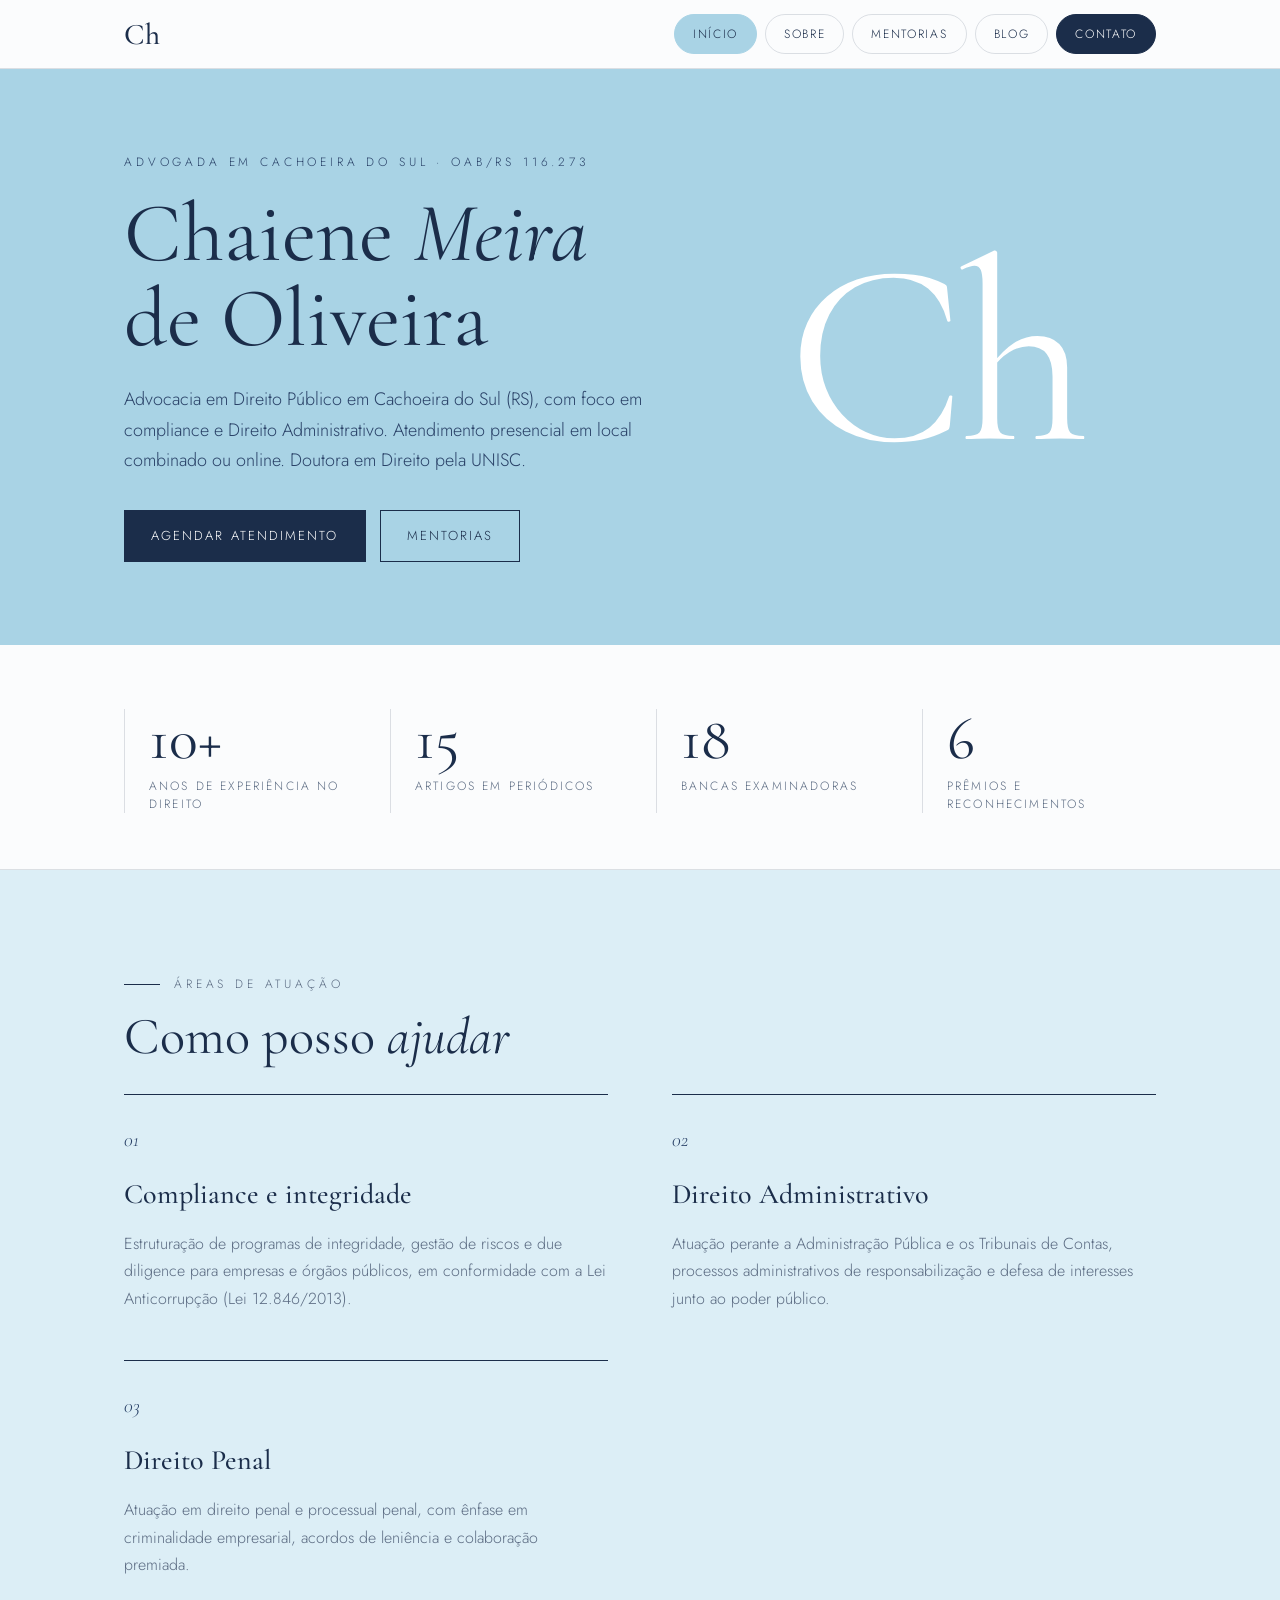
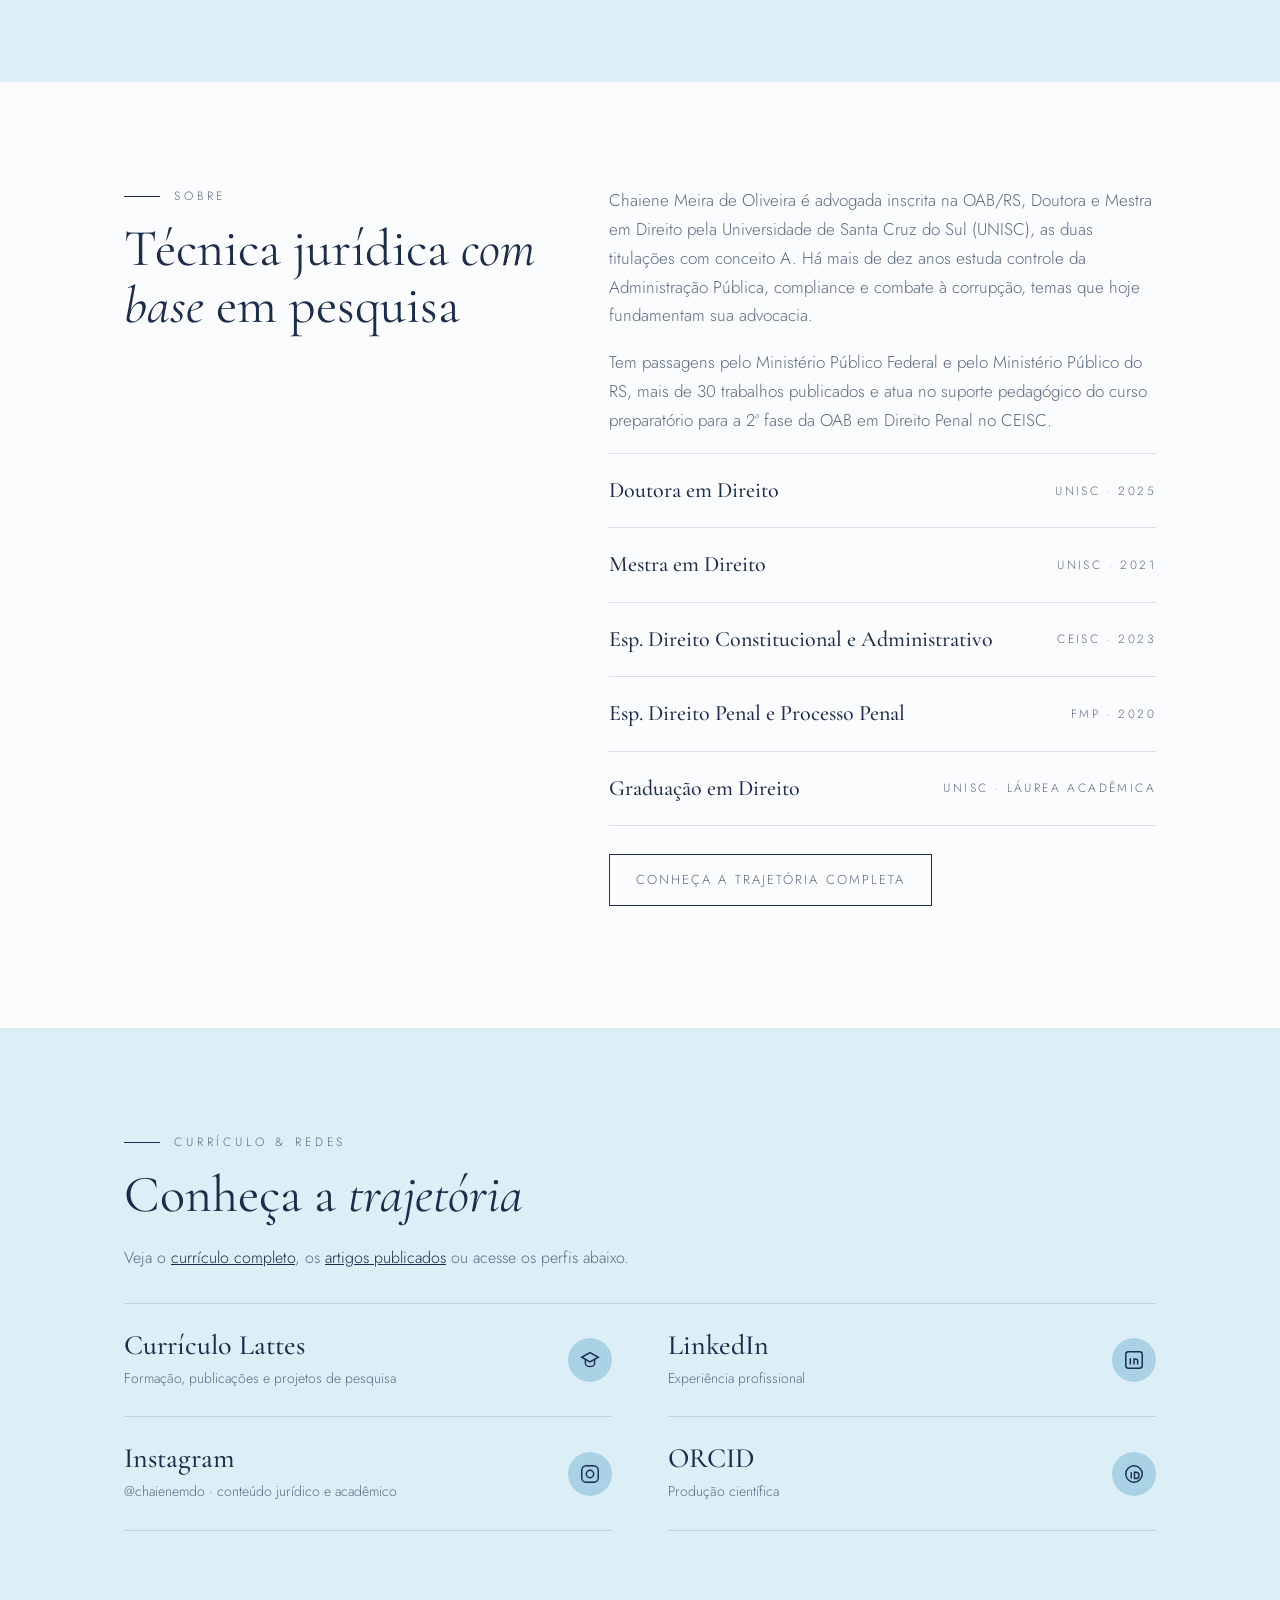
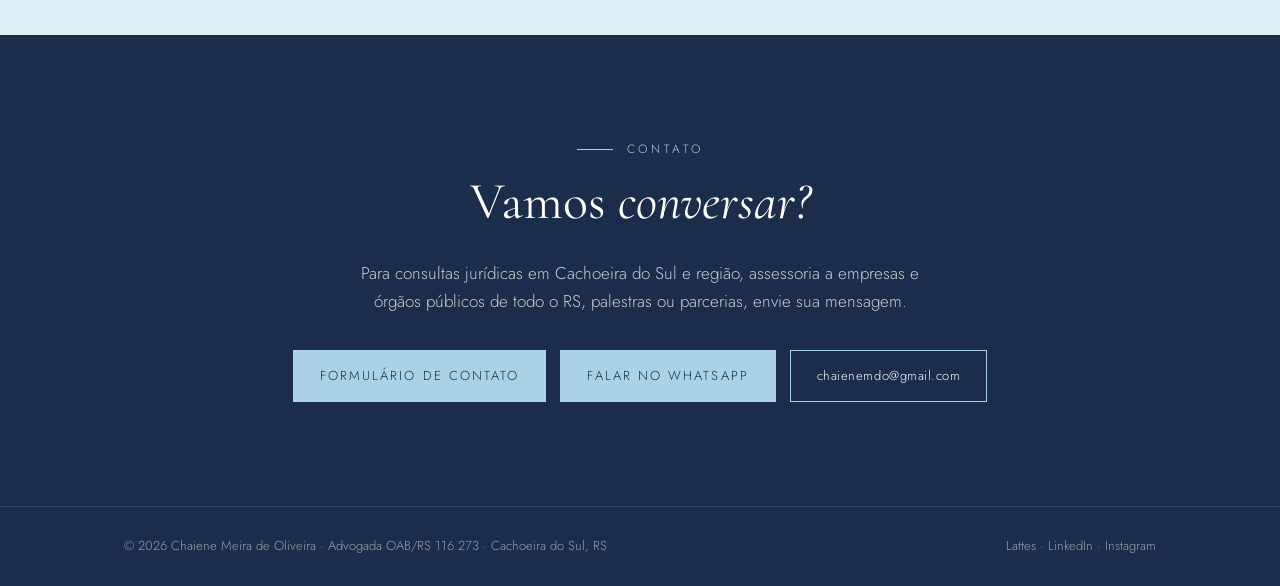
==== index.html @ b0f1a1aa "Remove licitações do site, dos dados estruturados e da imagem de compartilhamento Co-Authored-By: Cl" ====
<!doctype html>
<html lang="pt-BR">
<head>
<meta charset="utf-8">
<meta name="viewport" content="width=device-width, initial-scale=1">
<title>Chaiene Meira de Oliveira | Advogada em Cachoeira do Sul (RS)</title>
<meta name="description" content="Chaiene Meira de Oliveira, advogada em Cachoeira do Sul (RS), OAB/RS 116.273 e Doutora em Direito pela UNISC. Compliance, Direito Administrativo e Penal. Mentoria acadêmica.">
<link rel="canonical" href="https://chaiene.com/">
<meta name="author" content="Chaiene Meira de Oliveira">
<meta name="robots" content="index, follow">
<meta name="theme-color" content="#A9D3E5">
<link rel="icon" href="/favicon.svg" type="image/svg+xml">
<link rel="apple-touch-icon" href="/apple-touch-icon.png">
<meta property="og:type" content="profile">
<meta property="og:locale" content="pt_BR">
<meta property="og:site_name" content="Chaiene Meira de Oliveira">
<meta property="og:title" content="Chaiene Meira de Oliveira | Advogada em Cachoeira do Sul (RS)">
<meta property="og:description" content="Chaiene Meira de Oliveira, advogada em Cachoeira do Sul (RS), OAB/RS 116.273 e Doutora em Direito pela UNISC. Compliance, Direito Administrativo e Penal. Mentoria acadêmica.">
<meta property="og:url" content="https://chaiene.com/">
<meta property="og:image" content="https://chaiene.com/og-image.jpg">
<meta property="og:image:width" content="1200">
<meta property="og:image:height" content="630">
<meta property="og:image:alt" content="Chaiene Meira de Oliveira, advogada e Doutora em Direito">
<meta name="twitter:card" content="summary_large_image">
<script type="application/ld+json">{"@context": "https://schema.org", "@graph": [{"@type": "Person", "@id": "https://chaiene.com/#chaiene", "name": "Chaiene Meira de Oliveira", "url": "https://chaiene.com/", "image": "https://chaiene.com/chaiene.jpg", "jobTitle": "Advogada", "description": "Advogada (OAB/RS 116.273) e Doutora em Direito pela UNISC.", "email": "mailto:chaienemdo@gmail.com", "alumniOf": {"@type": "CollegeOrUniversity", "name": "Universidade de Santa Cruz do Sul (UNISC)"}, "hasCredential": [{"@type": "EducationalOccupationalCredential", "credentialCategory": "degree", "name": "Doutorado em Direito"}, {"@type": "EducationalOccupationalCredential", "credentialCategory": "degree", "name": "Mestrado em Direito"}], "knowsAbout": ["Compliance", "Direito Administrativo", "Lei Anticorrupção", "Controle da Administração Pública", "Direito Penal", "Mentoria acadêmica"], "knowsLanguage": ["pt-BR", "en", "es"], "sameAs": ["http://lattes.cnpq.br/9865143495790215", "https://br.linkedin.com/in/chaiene-meira-de-oliveira-b3057413a", "https://www.instagram.com/chaienemdo/", "https://orcid.org/0000-0001-5439-3442"], "alternateName": ["Chaiene", "Dra. Chaiene", "Chaiene Meira", "Chaiene M. de Oliveira"], "address": {"@type": "PostalAddress", "addressLocality": "Cachoeira do Sul", "addressRegion": "RS", "addressCountry": "BR"}}, {"@type": "LegalService", "@id": "https://chaiene.com/#advocacia", "name": "Chaiene Meira de Oliveira · Advocacia", "url": "https://chaiene.com/", "image": "https://chaiene.com/og-image.jpg", "founder": {"@id": "https://chaiene.com/#chaiene"}, "areaServed": [{"@type": "City", "name": "Cachoeira do Sul"}, {"@type": "State", "name": "Rio Grande do Sul"}], "email": "chaienemdo@gmail.com", "knowsAbout": ["Compliance e integridade", "Direito Administrativo", "Direito Penal"], "description": "Advocacia em Direito Público em Cachoeira do Sul (RS): compliance, Direito Administrativo e Penal.", "address": {"@type": "PostalAddress", "addressLocality": "Cachoeira do Sul", "addressRegion": "RS", "addressCountry": "BR"}, "sameAs": ["https://www.instagram.com/chaienemdo/"]}, {"@type": "WebSite", "@id": "https://chaiene.com/#site", "url": "https://chaiene.com/", "name": "Chaiene Meira de Oliveira", "inLanguage": "pt-BR"}, {"@type": "Service", "@id": "https://chaiene.com/mentorias#mentoria", "name": "Mentoria acadêmica", "serviceType": "Mentoria acadêmica para estudantes de Direito", "url": "https://chaiene.com/mentorias", "provider": {"@id": "https://chaiene.com/#chaiene"}, "areaServed": {"@type": "Country", "name": "Brasil"}}]}</script>
<link rel="preconnect" href="https://fonts.googleapis.com">
<link rel="preconnect" href="https://fonts.gstatic.com" crossorigin>
<link href="https://fonts.googleapis.com/css2?family=Cormorant+Garamond:ital,wght@0,400;0,500;0,600;1,400&family=Jost:wght@300;400;500&display=swap" rel="stylesheet">
<link rel="stylesheet" href="/style.css">
</head>
<body>

<nav>
  <div class="wrap">
    <a href="/" class="mono">Ch</a>
    <ul class="navbtns">
      <li><a href="/" class="nb on">Início</a></li>
      <li><a href="/sobre" class="nb">Sobre</a></li>
      <li><a href="/mentorias" class="nb">Mentorias</a></li>
      <li class="d-only"><a href="/blog/" class="nb">Blog</a></li>
      <li><a href="/#contato" class="nb nbcta">Contato</a></li>
    </ul>
  </div>
</nav>

<header class="hero">
  <div class="wrap">
    <div>
      <div class="eyebrow">Advogada em Cachoeira do Sul · OAB/RS 116.273</div>
      <h1>Chaiene <em>Meira</em><br>de Oliveira</h1>
      <p class="lead">Advocacia em Direito Público em Cachoeira do Sul (RS), com foco em compliance e Direito Administrativo. Atendimento presencial em local combinado ou online. Doutora em Direito pela UNISC.</p>
      <div class="cta">
        <a class="btn solid" href="#contato">Agendar atendimento</a>
        <a class="btn ghost" href="/mentorias">Mentorias</a>
      </div>
    </div>
    <div class="seal" aria-hidden="true">
      <span>Ch</span>
    </div>
  </div>
</header>

<section class="metrics">
  <div class="wrap">
    <div class="stats">
      <div class="stat"><b>10+</b><span>Anos de experiência no Direito</span></div>
      <div class="stat"><b>15</b><span>Artigos em periódicos</span></div>
      <div class="stat"><b>18</b><span>Bancas examinadoras</span></div>
      <div class="stat"><b>6</b><span>Prêmios e reconhecimentos</span></div>
    </div>
  </div>
</section>

<section id="atuacao" class="areas">
  <div class="wrap">
    <div class="label">Áreas de atuação</div>
    <h2>Como posso <em>ajudar</em></h2>
    <div class="grid3">
      <div class="card">
        <div class="num">01</div>
        <h3>Compliance e integridade</h3>
        <p>Estruturação de programas de integridade, gestão de riscos e due diligence para empresas e órgãos públicos, em conformidade com a Lei Anticorrupção (Lei 12.846/2013).</p>
      </div>
      <div class="card">
        <div class="num">02</div>
        <h3>Direito Administrativo</h3>
        <p>Atuação perante a Administração Pública e os Tribunais de Contas, processos administrativos de responsabilização e defesa de interesses junto ao poder público.</p>
      </div>
      <div class="card">
        <div class="num">03</div>
        <h3>Direito Penal</h3>
        <p>Atuação em direito penal e processual penal, com ênfase em criminalidade empresarial, acordos de leniência e colaboração premiada.</p>
      </div>
    </div>
  </div>
</section>

<section id="sobre">
  <div class="wrap about">
    <div>
      <div class="label">Sobre</div>
      <h2>Técnica jurídica <em>com base</em> em pesquisa</h2>
    </div>
    <div>
      <p>Chaiene Meira de Oliveira é advogada inscrita na OAB/RS, Doutora e Mestra em Direito pela Universidade de Santa Cruz do Sul (UNISC), as duas titulações com conceito A. Há mais de dez anos estuda controle da Administração Pública, compliance e combate à corrupção, temas que hoje fundamentam sua advocacia.</p>
      <p>Tem passagens pelo Ministério Público Federal e pelo Ministério Público do RS, mais de 30 trabalhos publicados e atua no suporte pedagógico do curso preparatório para a 2ª fase da OAB em Direito Penal no CEISC.</p>
      <ul class="facts">
        <li><b>Doutora em Direito</b><small>UNISC · 2025</small></li>
        <li><b>Mestra em Direito</b><small>UNISC · 2021</small></li>
        <li><b>Esp. Direito Constitucional e Administrativo</b><small>CEISC · 2023</small></li>
        <li><b>Esp. Direito Penal e Processo Penal</b><small>FMP · 2020</small></li>
        <li><b>Graduação em Direito</b><small>UNISC · Láurea acadêmica</small></li>
      </ul>
      <p style="margin-top:28px"><a class="btn ghost" href="/sobre">Conheça a trajetória completa</a></p>
    </div>
  </div>
</section>

<section id="links" class="areas">
  <div class="wrap">
    <div class="label">Currículo &amp; redes</div>
    <h2>Conheça a <em>trajetória</em></h2>
    <p style="margin:-8px 0 32px;color:var(--muted)">Veja o <a href="/sobre#curriculo" style="color:var(--navy)">currículo completo</a>, os <a href="/blog/resumos-academicos" style="color:var(--navy)">artigos publicados</a> ou acesse os perfis abaixo.</p>
    <div class="links">
      <a class="link" href="http://lattes.cnpq.br/9865143495790215" target="_blank" rel="noopener">
        <div><div class="t">Currículo Lattes</div><div class="d">Formação, publicações e projetos de pesquisa</div></div>
        <div class="ic"><svg viewBox="0 0 24 24"><path d="M3 9l9-5 9 5-9 5-9-5z"/><path d="M7 11.5V16c0 1.5 2.2 3 5 3s5-1.5 5-3v-4.5"/></svg></div>
      </a>
      <a class="link" href="https://br.linkedin.com/in/chaiene-meira-de-oliveira-b3057413a" target="_blank" rel="noopener">
        <div><div class="t">LinkedIn</div><div class="d">Experiência profissional</div></div>
        <div class="ic"><svg viewBox="0 0 24 24"><rect x="3" y="3" width="18" height="18" rx="3"/><path d="M8 10v7M8 7v.01M12 17v-4a2 2 0 014 0v4M12 10v7"/></svg></div>
      </a>
      <a class="link" href="https://www.instagram.com/chaienemdo/" target="_blank" rel="noopener">
        <div><div class="t">Instagram</div><div class="d">@chaienemdo · conteúdo jurídico e acadêmico</div></div>
        <div class="ic"><svg viewBox="0 0 24 24"><rect x="3" y="3" width="18" height="18" rx="5"/><circle cx="12" cy="12" r="4"/><path d="M17.5 6.5v.01"/></svg></div>
      </a>
      <a class="link" href="https://orcid.org/0000-0001-5439-3442" target="_blank" rel="noopener">
        <div><div class="t">ORCID</div><div class="d">Produção científica</div></div>
        <div class="ic"><svg viewBox="0 0 24 24"><circle cx="12" cy="12" r="9"/><path d="M9 10v7M9 7v.01M12.5 10v7h1.5a3.5 3.5 0 000-7h-1.5z"/></svg></div>
      </a>
    </div>
  </div>
</section>

<section id="contato" class="contact">
  <div class="wrap">
    <div class="label">Contato</div>
    <h2>Vamos <em>conversar?</em></h2>
    <p>Para consultas jurídicas em Cachoeira do Sul e região, assessoria a empresas e órgãos públicos de todo o RS, palestras ou parcerias, envie sua mensagem.</p>
    <div class="cta" style="justify-content:center;margin-top:0">
      <a class="btn" href="https://docs.google.com/forms/d/1wduNCY96DFmfArESsR3C0-4SVxEBcSkbupPQQhRrJUU/viewform" target="_blank" rel="noopener">Formulário de contato</a>
      <a class="btn" href="https://wa.me/5551982647557?text=Ol%C3%A1%2C%20Dra.%20Chaiene%21%20Vim%20pelo%20site%20e%20gostaria%20de%20agendar%20um%20atendimento." target="_blank" rel="noopener">Falar no WhatsApp</a>
      <a class="btn out" href="mailto:chaienemdo@gmail.com">chaienemdo@gmail.com</a>
    </div>
  </div>
</section>

<footer>
  <div class="wrap">
    <span>© 2026 Chaiene Meira de Oliveira · Advogada OAB/RS 116.273 · Cachoeira do Sul, RS</span>
    <span>
      <a href="http://lattes.cnpq.br/9865143495790215" target="_blank" rel="noopener">Lattes</a> ·
      <a href="https://br.linkedin.com/in/chaiene-meira-de-oliveira-b3057413a" target="_blank" rel="noopener">LinkedIn</a> ·
      <a href="https://www.instagram.com/chaienemdo/" target="_blank" rel="noopener">Instagram</a>
    </span>
  </div>
</footer>

</body>
</html>
---- style.css ----
:root{
    --sky:#A9D3E5;
    --sky-soft:#DCEEF6;
    --navy:#1B2D4A;
    --navy-2:#2A4268;
    --paper:#FBFCFD;
    --ink:#1B2D4A;
    --muted:#5B6B82;
    --line:rgba(27,45,74,.14);
    --serif:"Cormorant Garamond", Georgia, serif;
    --sans:"Jost", system-ui, sans-serif;
  }
  *{box-sizing:border-box;margin:0;padding:0}
  html{scroll-behavior:smooth}
  body{background:var(--paper);color:var(--ink);font-family:var(--sans);font-weight:300;line-height:1.7;-webkit-font-smoothing:antialiased}
  a{color:inherit}
  .wrap{max-width:1080px;margin:0 auto;padding:0 24px}

  /* NAV */
  nav{position:sticky;top:0;z-index:10;background:rgba(251,252,253,.88);backdrop-filter:blur(10px);border-bottom:1px solid var(--line)}
  nav .wrap{display:flex;align-items:center;justify-content:space-between;height:68px}
  .mono{font-family:var(--serif);font-size:30px;font-weight:500;text-decoration:none;letter-spacing:-.5px}
  nav ul{display:flex;gap:28px;list-style:none}
  nav ul a{text-decoration:none;font-size:13px;letter-spacing:.18em;text-transform:uppercase;color:var(--muted)}
  nav ul a:hover{color:var(--navy)}

  /* HERO */
  .hero{background:var(--sky);position:relative;overflow:hidden}
  .hero .wrap{display:grid;grid-template-columns:1.25fr 1fr;align-items:center;gap:40px;min-height:64vh;padding-top:64px;padding-bottom:64px}
  .eyebrow{font-size:12px;letter-spacing:.32em;text-transform:uppercase;color:var(--navy-2)}
  .hero h1{font-family:var(--serif);font-weight:400;font-size:clamp(44px,7vw,84px);line-height:1.02;margin:18px 0 22px;color:var(--navy)}
  .hero h1 em{font-style:italic;font-weight:400}
  .hero p.lead{font-size:18px;max-width:30em;color:var(--navy-2)}
  .cta{display:flex;flex-wrap:wrap;gap:14px;margin-top:34px}
  .btn{display:inline-flex;align-items:center;gap:10px;padding:14px 26px;border:1px solid var(--navy);text-decoration:none;font-size:13px;letter-spacing:.16em;text-transform:uppercase;transition:.25s}
  .btn.solid{background:var(--navy);color:#fff}
  .btn.solid:hover{background:var(--navy-2)}
  .btn.ghost:hover{background:var(--navy);color:#fff}
  .seal{justify-self:center;display:grid;place-items:center}
  .seal span{font-family:var(--serif);font-size:clamp(140px,22vw,260px);color:#fff;line-height:1;letter-spacing:-6px;font-weight:400}
  .seal svg{position:absolute;inset:0;width:100%;height:100%}
  .seal text{font-family:var(--sans);font-size:9.2px;letter-spacing:.38em;fill:var(--navy-2);text-transform:uppercase}
  /* Para usar a foto: troque <span>Ch</span> por <img src="foto.jpg" alt="Chaiene Meira de Oliveira" style="width:86%;aspect-ratio:1;object-fit:cover;border-radius:50%"> */

  /* SECTIONS */
  section{padding:104px 0}
  .label{font-size:12px;letter-spacing:.32em;text-transform:uppercase;color:var(--muted);display:flex;align-items:center;gap:14px}
  .label::before{content:"";width:36px;height:1px;background:var(--navy)}
  h2{font-family:var(--serif);font-weight:400;font-size:clamp(34px,4.6vw,52px);line-height:1.1;margin:14px 0 28px}
  h2 em{font-style:italic}

  .about{display:grid;grid-template-columns:1fr 1.3fr;gap:64px;align-items:start}
  .about p{font-size:17px;color:var(--muted);margin-bottom:18px}
  .facts{list-style:none;border-top:1px solid var(--line)}
  .facts li{display:flex;justify-content:space-between;gap:20px;padding:18px 0;border-bottom:1px solid var(--line)}
  .facts b{font-family:var(--serif);font-weight:500;font-size:22px}
  .facts small{font-size:12px;letter-spacing:.2em;text-transform:uppercase;color:var(--muted);align-self:center;text-align:right}

  .areas{background:var(--sky-soft)}
  .grid3{display:grid;grid-template-columns:repeat(2,1fr);gap:48px 64px}
  .card{padding:28px 0 0;border-top:1px solid var(--navy)}
  .card .num{font-family:var(--serif);font-style:italic;font-size:20px;color:var(--navy-2)}
  .card h3{font-family:var(--serif);font-weight:500;font-size:28px;margin:14px 0 12px}
  .card p{color:var(--muted);font-size:16px}

  .links{display:grid;grid-template-columns:repeat(2,1fr);column-gap:56px;border-top:1px solid var(--line)}
  .link{display:flex;align-items:center;justify-content:space-between;gap:20px;padding:26px 0;border-bottom:1px solid var(--line);text-decoration:none;transition:.25s}
  .link:hover{border-color:var(--navy)}.link:hover .ic{background:var(--navy)}.link:hover .ic svg{stroke:#fff}
  .link .t{font-family:var(--serif);font-size:28px;font-weight:500;line-height:1.1}
  .link .d{font-size:14px;color:var(--muted);margin-top:6px}
  .link .ic{flex:none;width:44px;height:44px;border-radius:50%;background:var(--sky);display:grid;place-items:center;transition:.25s}
  .link .ic svg{width:22px;height:22px;fill:none;stroke:var(--navy);stroke-width:1.6}

  .contact{background:var(--navy);color:#fff;text-align:center}
  .contact .label{justify-content:center;color:var(--sky)}
  .contact .label::before{background:var(--sky)}
  .contact h2{color:#fff}
  .contact p{color:rgba(255,255,255,.75);max-width:34em;margin:0 auto 34px;font-size:17px}
  .contact .btn{border-color:var(--sky);color:var(--navy);background:var(--sky)}
  .contact .btn:hover{background:#fff;border-color:#fff}
  .contact .btn.out{background:transparent;color:#fff;text-transform:none;letter-spacing:.04em}
  .contact .btn.out:hover{color:var(--navy)}

  footer{background:var(--navy);color:rgba(255,255,255,.55);border-top:1px solid rgba(255,255,255,.12);padding:28px 0;font-size:13px}
  footer .wrap{display:flex;justify-content:space-between;flex-wrap:wrap;gap:12px}
  footer a{text-decoration:none}
  footer a:hover{color:#fff}

  @media (max-width:820px){
    nav ul{display:none}
    .hero .wrap{grid-template-columns:1fr;min-height:auto;text-align:left}
    .seal{display:none}
    .about,.grid3,.links{grid-template-columns:1fr}
    .about{gap:36px}
    section{padding:72px 0}
    .grid3{gap:32px}
  }

  /* SUBPAGES */
  nav ul a.on{color:var(--navy)}
  .page-hero{background:var(--sky);padding:88px 0 72px}
  .page-hero h1{font-family:var(--serif);font-weight:400;font-size:clamp(40px,6vw,68px);line-height:1.05;margin:16px 0 18px;color:var(--navy)}
  .page-hero h1 em{font-style:italic}
  .page-hero p{font-size:18px;max-width:36em;color:var(--navy-2)}
  .tl{list-style:none;border-top:1px solid var(--line)}
  .tl li{display:grid;grid-template-columns:150px 1fr;gap:32px;padding:26px 0;border-bottom:1px solid var(--line)}
  .tl .yr{font-family:var(--serif);font-style:italic;font-size:20px;color:var(--navy-2)}
  .tl h3{font-family:var(--serif);font-weight:500;font-size:24px;line-height:1.25}
  .tl .org{font-size:13px;letter-spacing:.14em;text-transform:uppercase;color:var(--muted);margin:4px 0 8px}
  .tl p{color:var(--muted);font-size:16px}
  .cv-sec{padding:80px 0;border-top:1px solid var(--line)}
  .cv-sec:first-of-type{border-top:0}
  .cv-grid{display:grid;grid-template-columns:260px 1fr;gap:56px}
  .stats{display:grid;grid-template-columns:repeat(4,1fr);gap:32px;margin-top:8px}
  .stat b{display:block;font-family:var(--serif);font-weight:400;font-size:52px;line-height:1;color:var(--navy)}
  .stat span{font-size:12px;letter-spacing:.18em;text-transform:uppercase;color:var(--muted)}
  .pubs{list-style:none}
  .pubs li{padding:18px 0;border-bottom:1px solid var(--line);color:var(--muted);font-size:15.5px}
  .pubs li b{display:block;font-family:var(--serif);font-weight:500;font-size:20px;color:var(--ink);line-height:1.3;margin-bottom:4px}
  .chips{display:flex;flex-wrap:wrap;gap:10px}
  .chips span{border:1px solid var(--line);padding:8px 16px;font-size:14px;color:var(--navy-2);background:#fff}
  .steps{display:grid;grid-template-columns:repeat(4,1fr);gap:40px;counter-reset:st}
  .steps div{border-top:1px solid var(--navy);padding-top:22px}
  .steps div::before{counter-increment:st;content:"0" counter(st);font-family:var(--serif);font-style:italic;font-size:20px;color:var(--navy-2)}
  .steps h3{font-family:var(--serif);font-weight:500;font-size:24px;margin:10px 0 8px}
  .steps p{color:var(--muted);font-size:15.5px}
  .who{display:grid;grid-template-columns:1fr 1fr;gap:12px 48px;list-style:none}
  .who li{padding:14px 0 14px 28px;border-bottom:1px solid var(--line);position:relative;color:var(--ink)}
  .who li::before{content:"";position:absolute;left:0;top:26px;width:14px;height:1px;background:var(--navy)}
  @media (max-width:820px){
    .tl li,.cv-grid{grid-template-columns:1fr;gap:6px}
    .cv-grid{gap:20px}
    .stats{grid-template-columns:repeat(2,1fr)}
    .steps,.who{grid-template-columns:1fr}
    .steps{gap:28px}
    .page-hero{padding:64px 0 48px}
  }
  

  /* NAV BUTTONS */
  nav ul.navbtns{display:flex;gap:8px;list-style:none;align-items:center}
  nav ul.navbtns a.nb{display:inline-block;padding:9px 18px;border:1px solid var(--line);border-radius:999px;font-size:12px;letter-spacing:.14em;text-transform:uppercase;color:var(--navy);text-decoration:none;white-space:nowrap;transition:.2s;background:transparent}
  nav ul.navbtns a.nb:hover{border-color:var(--navy);background:var(--sky-soft)}
  nav ul.navbtns a.nb.on{background:var(--sky);border-color:var(--sky)}
  nav ul.navbtns a.nb.nbcta{background:var(--navy);border-color:var(--navy);color:#fff}
  nav ul.navbtns a.nb.nbcta:hover{background:var(--navy-2)}
  @media (max-width:820px){
    nav .wrap{height:auto;flex-direction:column;align-items:stretch;gap:10px;padding-top:12px;padding-bottom:12px}
    nav ul.navbtns{display:flex;flex-wrap:wrap;gap:6px}
    nav ul.navbtns a.nb{padding:7px 10px;font-size:10.5px;letter-spacing:.06em}
    .mono{font-size:26px}
  }

  .metrics{padding:56px 0;border-bottom:1px solid var(--line)}
  .metrics .stat{border-left:1px solid var(--line);padding-left:24px}
  .metrics .stat b{font-size:clamp(44px,5vw,60px);margin-bottom:8px}
  @media (max-width:820px){.metrics{padding:40px 0}.metrics .stats{row-gap:28px}.metrics .stat{padding-left:16px}}
  .metrics .stat span{display:block;line-height:1.5}
  @media (max-width:820px){
    .cta{flex-direction:column;gap:10px;margin-top:28px}
    .cta .btn{width:100%;justify-content:center;padding:15px 20px;font-size:12px;letter-spacing:.12em}
    .contact .cta{align-items:stretch}
  }
  @media (max-width:820px){
    nav ul.navbtns{flex-wrap:nowrap}
    nav ul.navbtns li{flex:1 1 auto}
    nav ul.navbtns a.nb{display:block;text-align:center}
  }
  /* mobile: logo e botões na mesma linha */
  @media (max-width:820px){
    nav .wrap{flex-direction:row;align-items:center;justify-content:space-between;height:60px;padding-top:0;padding-bottom:0;gap:12px}
    nav ul.navbtns{gap:6px;flex-wrap:nowrap}
    nav ul.navbtns li{flex:0 0 auto}
    nav ul.navbtns li:first-child{display:none}
    nav ul.navbtns a.nb{padding:7px 11px;font-size:10.5px;letter-spacing:.06em}
    .mono{font-size:24px}
  }
  @media (max-width:340px){ nav ul.navbtns a.nb{padding:6px 8px;font-size:9.5px;letter-spacing:.03em} }
  @media (max-width:820px){ .stats>*{min-width:0} .stat span{letter-spacing:.1em;overflow-wrap:anywhere} .stats{column-gap:20px} }

  /* PUBLICAÇÕES */
  .pubs-list{border-top:1px solid var(--line)}
  .pub{display:grid;grid-template-columns:110px 1fr;gap:32px;padding:30px 0;border-bottom:1px solid var(--line)}
  .pub .yr{font-family:var(--serif);font-style:italic;font-size:22px;color:var(--navy-2)}
  .pub h3{font-family:var(--serif);font-weight:500;font-size:23px;line-height:1.3}
  .pub .org{font-size:12.5px;letter-spacing:.1em;text-transform:uppercase;color:var(--muted);margin:8px 0 12px;line-height:1.6}
  .pub p{color:var(--muted);font-size:16px;margin-bottom:16px;max-width:52em}
  .btn.sm{padding:9px 16px;font-size:11px;letter-spacing:.12em}
  @media (max-width:820px){.pub{grid-template-columns:1fr;gap:4px}.pub .btn.sm{width:auto}}
  @media (max-width:820px){ nav ul.navbtns li.d-only{display:none} }

/* FAQ */
.faq{max-width:52em}
.faq details{border-bottom:1px solid var(--line);padding:18px 0}
.faq summary{cursor:pointer;font-weight:500;color:var(--ink);list-style:none;position:relative;padding-right:28px}
.faq summary::-webkit-details-marker{display:none}
.faq summary::after{content:"+";position:absolute;right:0;top:-2px;font-size:20px;color:var(--navy)}
.faq details[open] summary::after{content:"–"}
.faq details p{margin-top:12px;color:var(--muted)}
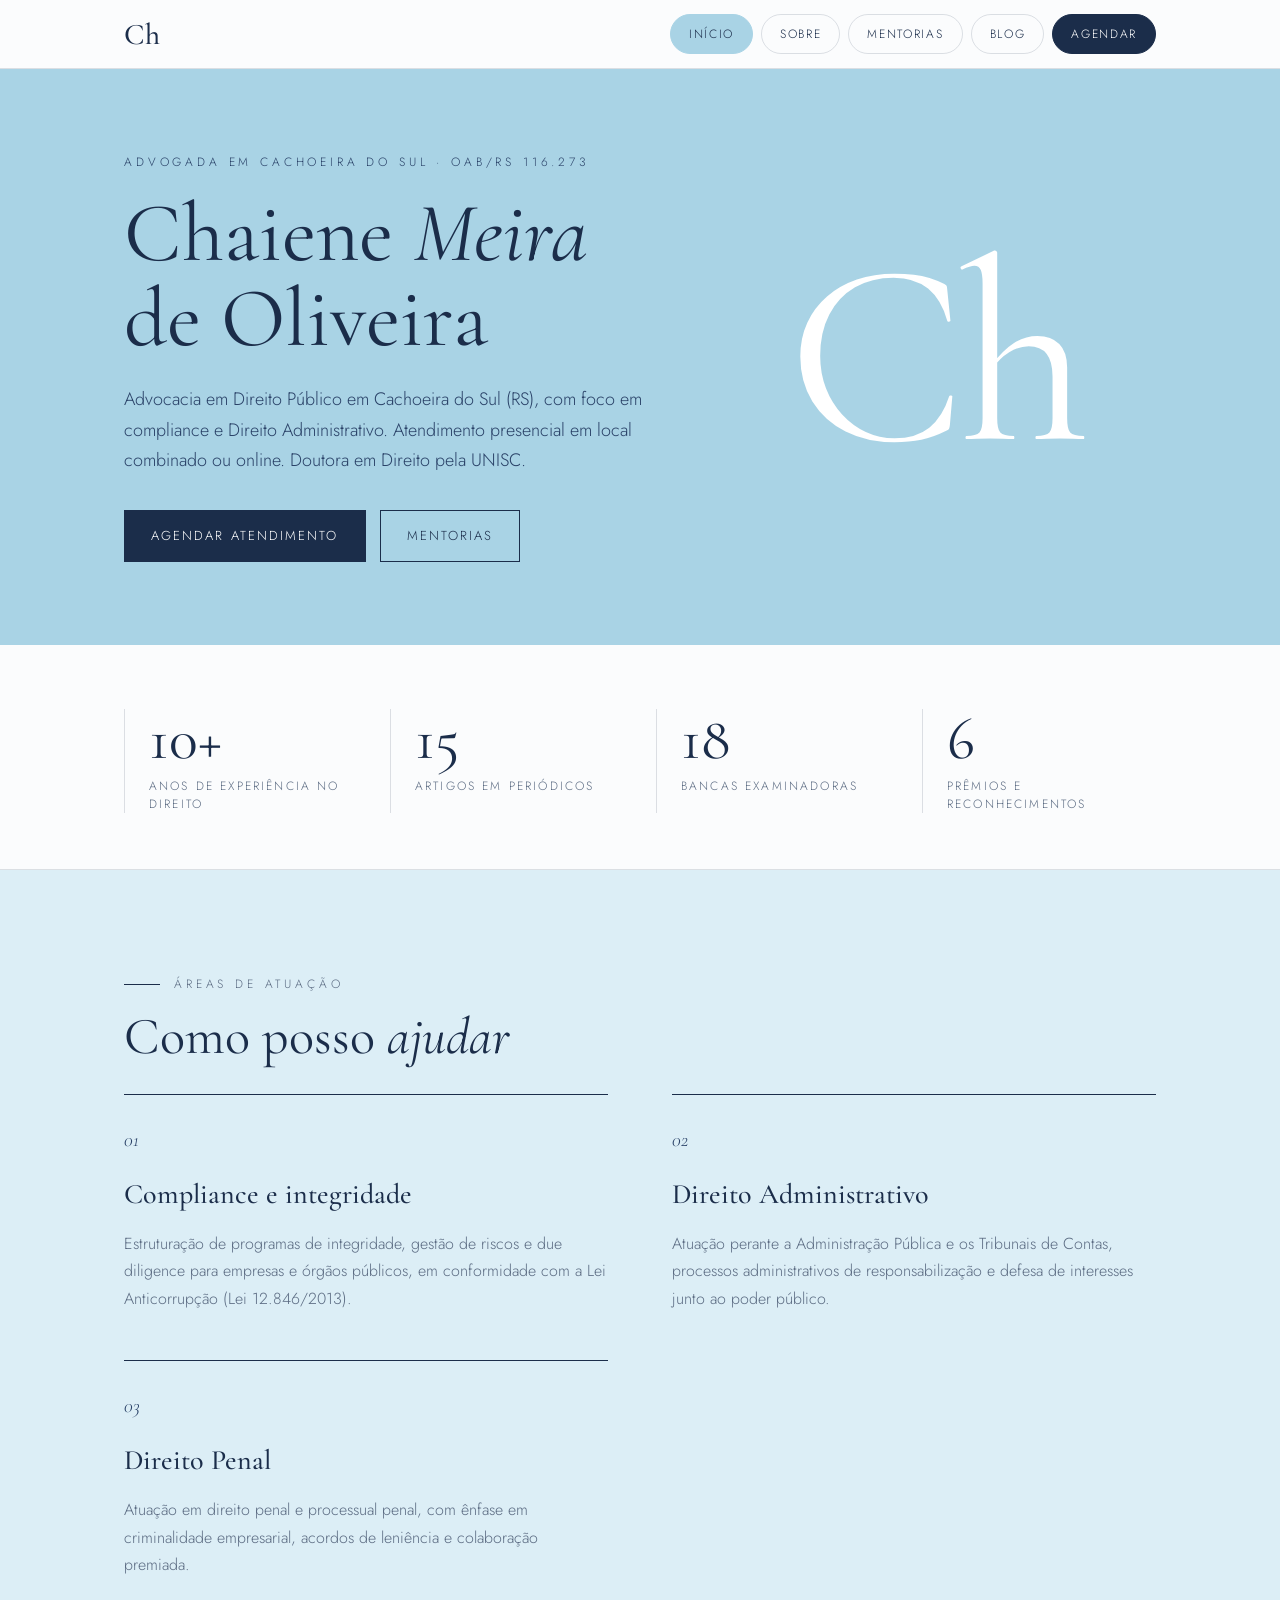
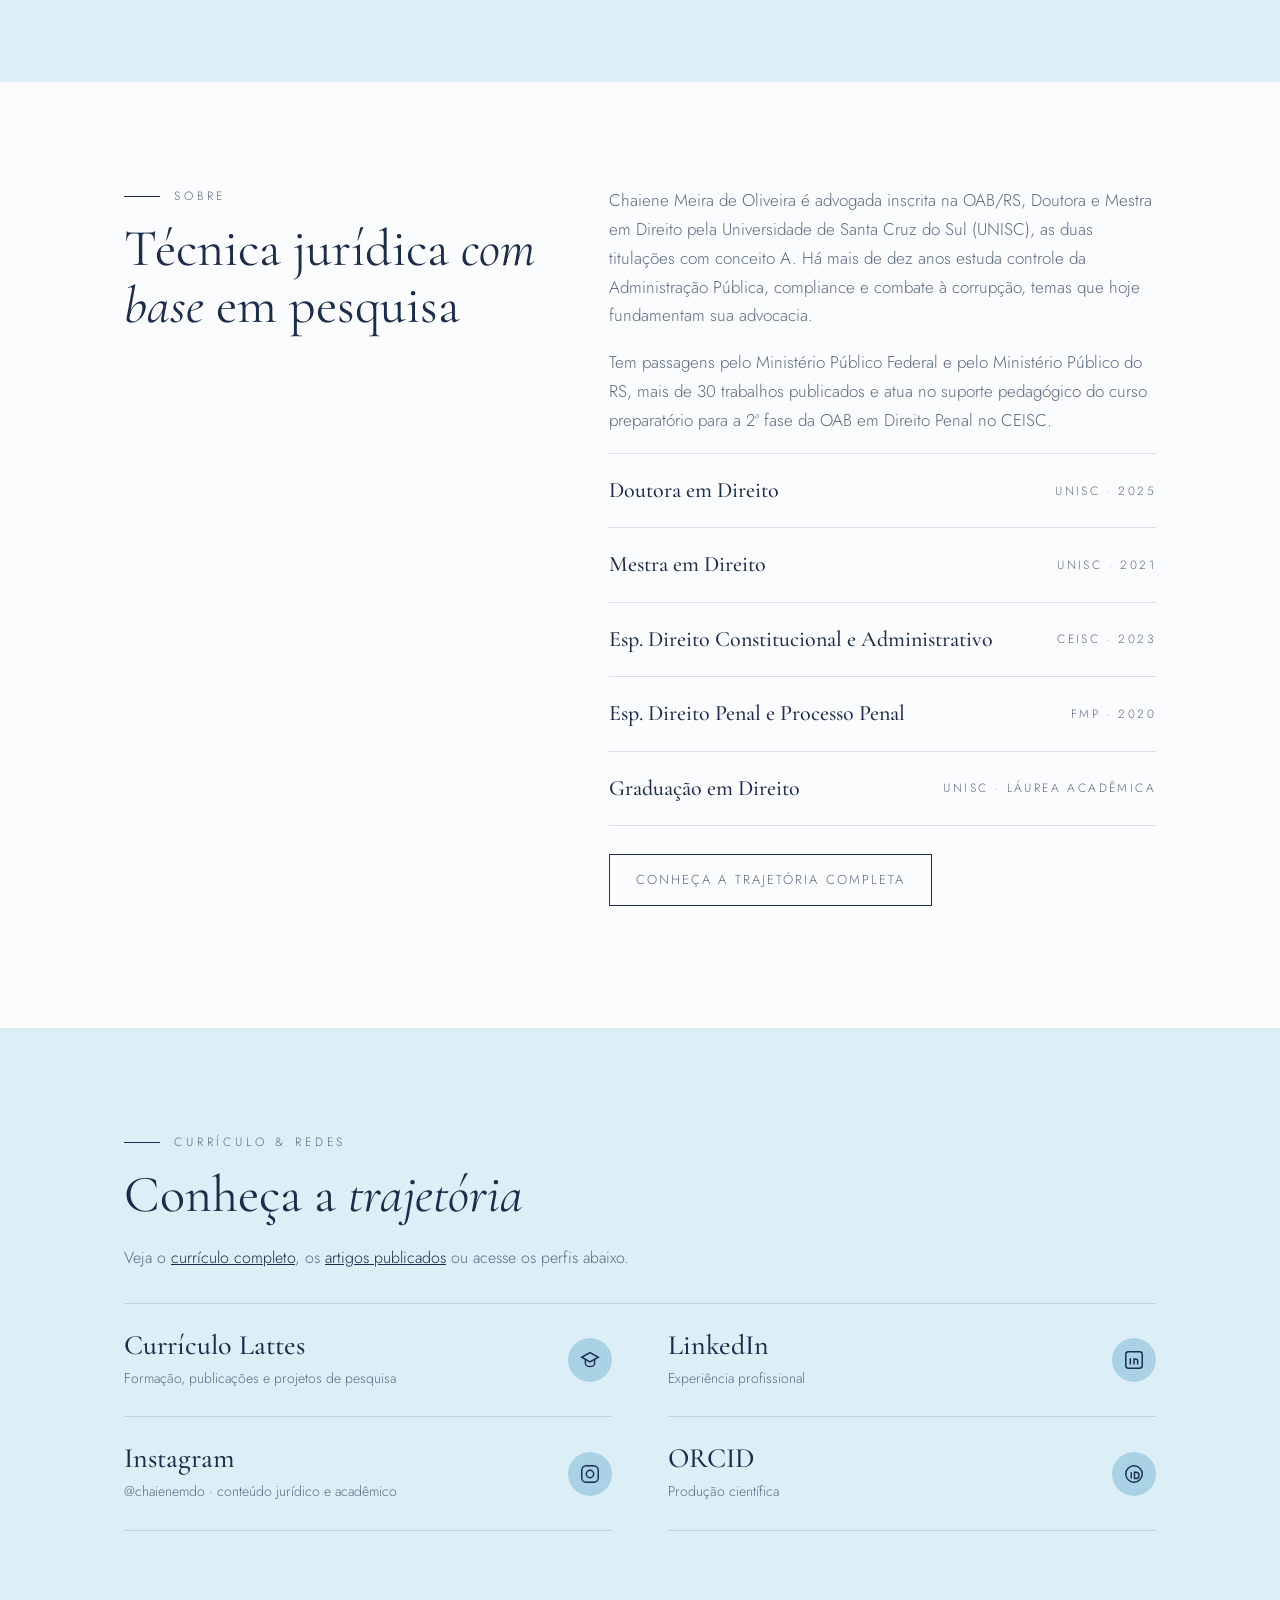
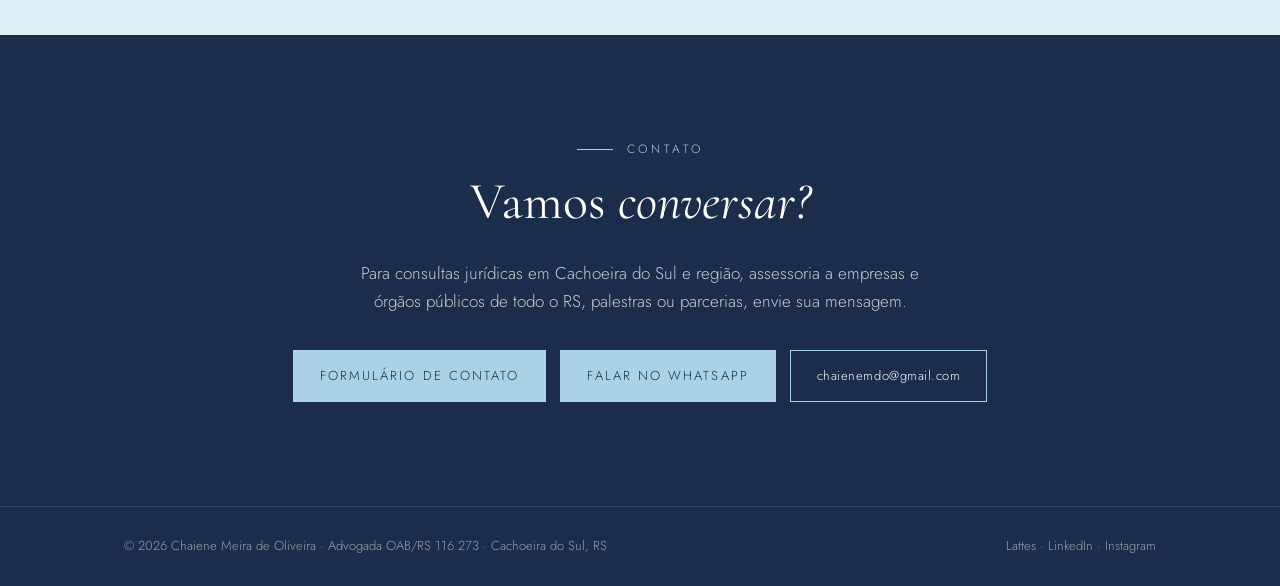
==== commit b4f34761: "Página de agendamento com mensagem pronta para o WhatsApp Co-Authored-By: Claude Opus 5.5 <noreply@a" ====
--- a/index.html
+++ b/index.html
@@ -38,7 +38,7 @@
       <li><a href="/sobre" class="nb">Sobre</a></li>
       <li><a href="/mentorias" class="nb">Mentorias</a></li>
       <li class="d-only"><a href="/blog/" class="nb">Blog</a></li>
-      <li><a href="/#contato" class="nb nbcta">Contato</a></li>
+      <li><a href="/agendamento" class="nb nbcta">Agendar</a></li>
     </ul>
   </div>
 </nav>
@@ -50,7 +50,7 @@
       <h1>Chaiene <em>Meira</em><br>de Oliveira</h1>
       <p class="lead">Advocacia em Direito Público em Cachoeira do Sul (RS), com foco em compliance e Direito Administrativo. Atendimento presencial em local combinado ou online. Doutora em Direito pela UNISC.</p>
       <div class="cta">
-        <a class="btn solid" href="#contato">Agendar atendimento</a>
+        <a class="btn solid" href="/agendamento">Agendar atendimento</a>
         <a class="btn ghost" href="/mentorias">Mentorias</a>
       </div>
     </div>
--- a/style.css
+++ b/style.css
@@ -197,3 +197,17 @@
 .faq summary::after{content:"+";position:absolute;right:0;top:-2px;font-size:20px;color:var(--navy)}
 .faq details[open] summary::after{content:"–"}
 .faq details p{margin-top:12px;color:var(--muted)}
+
+/* Agendamento */
+.agenda{max-width:40em;display:grid;gap:22px}
+.agenda label{display:grid;gap:8px;font-size:15px;color:var(--ink);font-weight:500}
+.agenda small{font-weight:300;color:var(--muted)}
+.agenda input:not([type=radio]):not([type=checkbox]),.agenda textarea{font:inherit;font-weight:300;padding:12px 14px;border:1px solid var(--line);background:#fff;color:var(--ink);width:100%}
+.agenda input:focus,.agenda textarea:focus{outline:2px solid var(--navy);outline-offset:1px}
+.agenda fieldset{border:0;display:flex;flex-wrap:wrap;gap:10px 22px}
+.agenda legend{font-size:15px;font-weight:500;margin-bottom:10px;width:100%}
+.agenda .op{display:flex;align-items:center;gap:8px;font-weight:300;cursor:pointer}
+.agenda .op input{accent-color:var(--navy);width:16px;height:16px}
+.agenda button.btn{cursor:pointer;font:inherit;font-size:13px;letter-spacing:.16em;text-transform:uppercase}
+.agenda .err{color:#9b1c1c;font-size:14px}
+.agenda .note{color:var(--muted);font-size:14px}
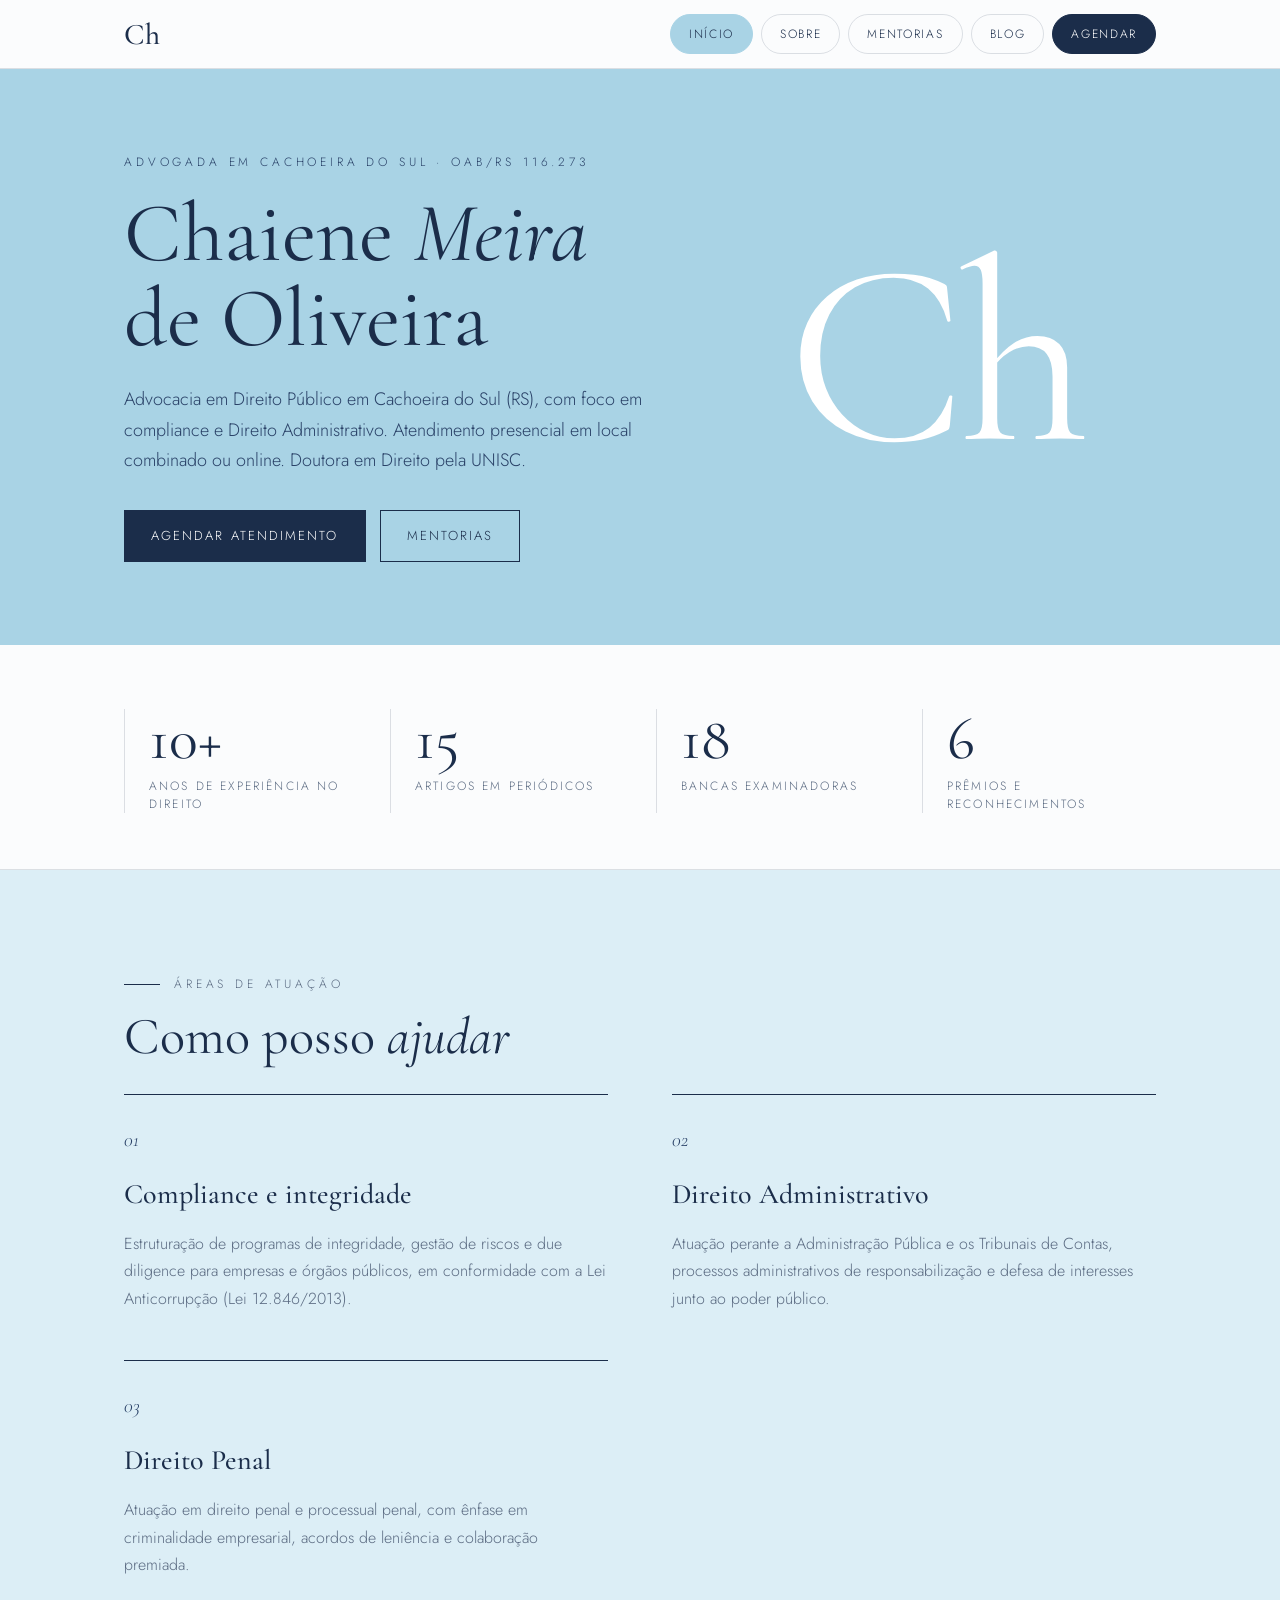
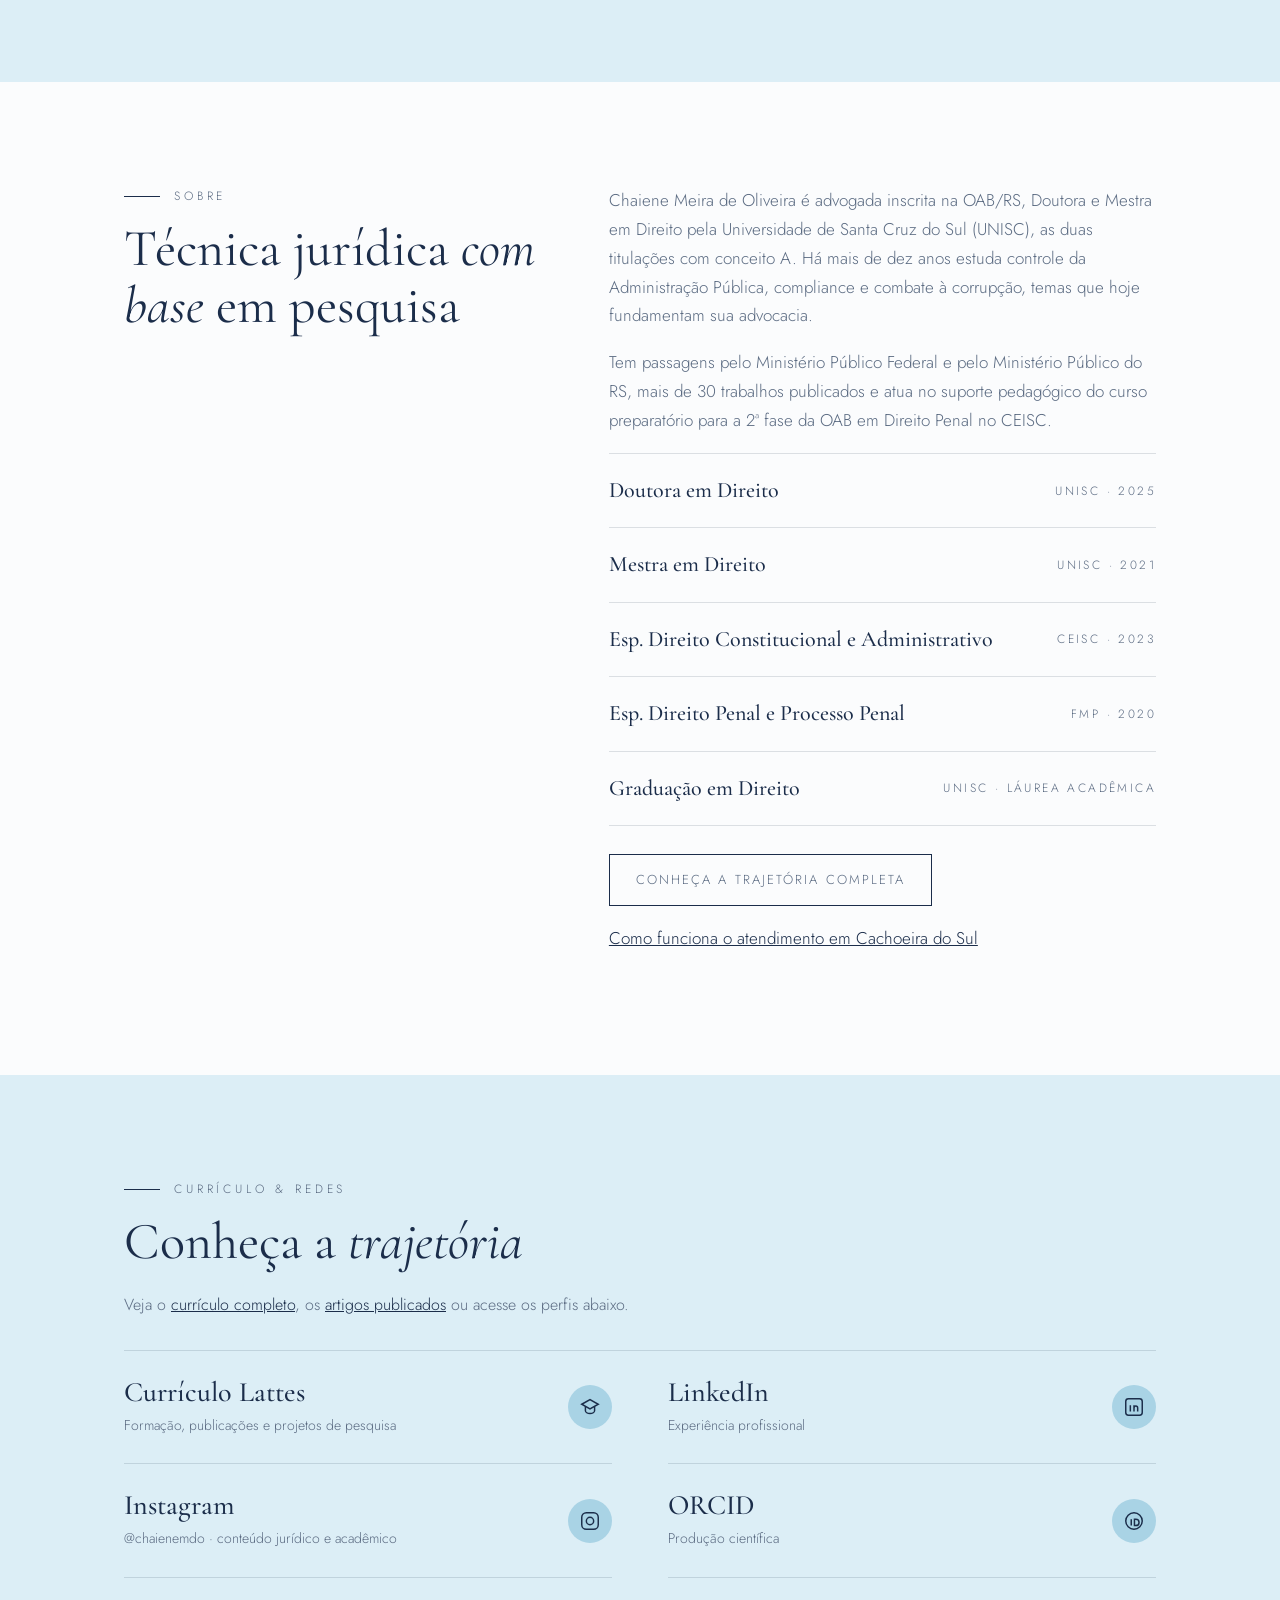
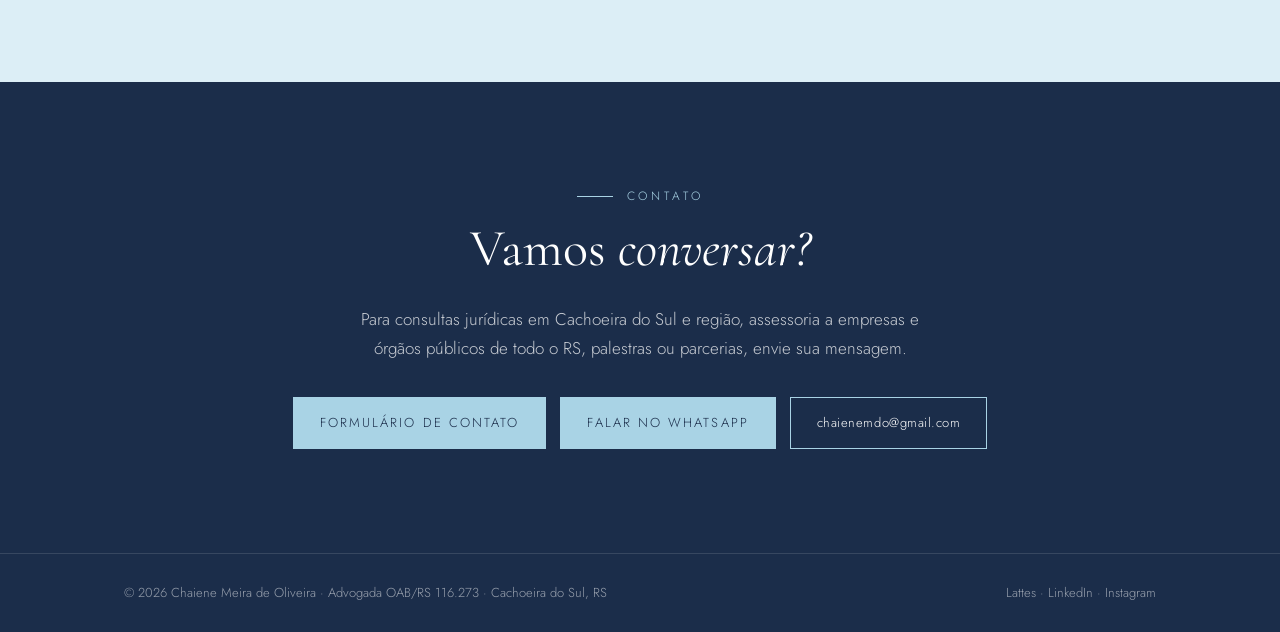
==== commit eb08b2be: "Blog: posts sobre advocacia em Cachoeira do Sul e mentoria para acadêmicos de Direito Co-Authored-By" ====
--- a/index.html
+++ b/index.html
@@ -112,6 +112,7 @@
         <li><b>Graduação em Direito</b><small>UNISC · Láurea acadêmica</small></li>
       </ul>
       <p style="margin-top:28px"><a class="btn ghost" href="/sobre">Conheça a trajetória completa</a></p>
+      <p style="margin-top:18px"><a href="/blog/advogada-em-cachoeira-do-sul" style="color:var(--navy)">Como funciona o atendimento em Cachoeira do Sul</a></p>
     </div>
   </div>
 </section>
--- a/style.css
+++ b/style.css
@@ -211,3 +211,18 @@
 .agenda button.btn{cursor:pointer;font:inherit;font-size:13px;letter-spacing:.16em;text-transform:uppercase}
 .agenda .err{color:#9b1c1c;font-size:14px}
 .agenda .note{color:var(--muted);font-size:14px}
+
+/* Posts do blog */
+.page-hero .byline{font-size:14px;margin-top:18px;color:var(--navy-2)}
+.page-hero .byline a{color:var(--navy)}
+.post{padding:72px 0}
+.post .wrap{max-width:760px}
+.post h2{font-family:var(--serif);font-weight:500;font-size:32px;line-height:1.2;margin:44px 0 14px;color:var(--ink)}
+.post p,.post li{font-size:17.5px;line-height:1.75;color:#33425a}
+.post p{margin-bottom:16px}
+.post ul,.post ol{margin:0 0 18px 22px}
+.post li{margin-bottom:8px}
+.post b{color:var(--ink);font-weight:500}
+.post a{color:var(--navy)}
+.post .back{margin-top:40px;font-size:15px}
+.post h3{font-family:var(--serif);font-weight:500;font-size:23px;margin:24px 0 8px;color:var(--ink)}
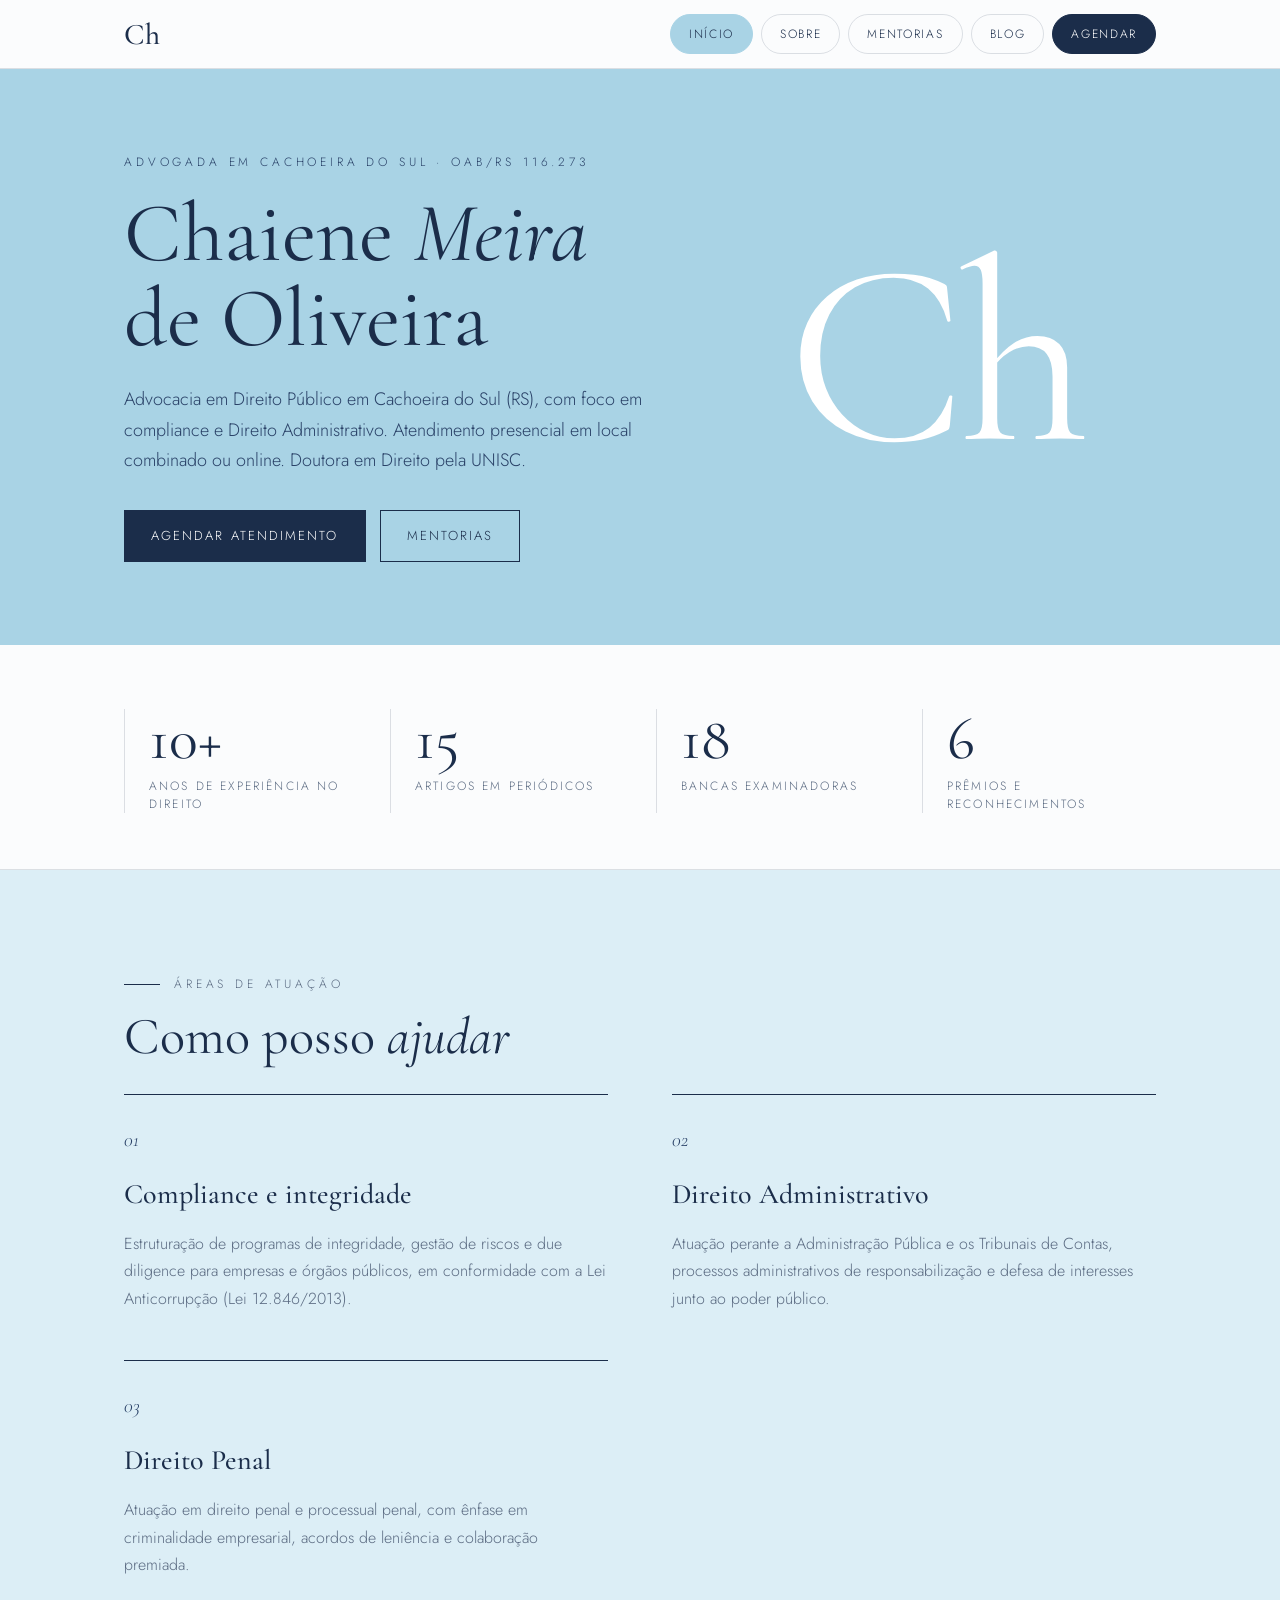
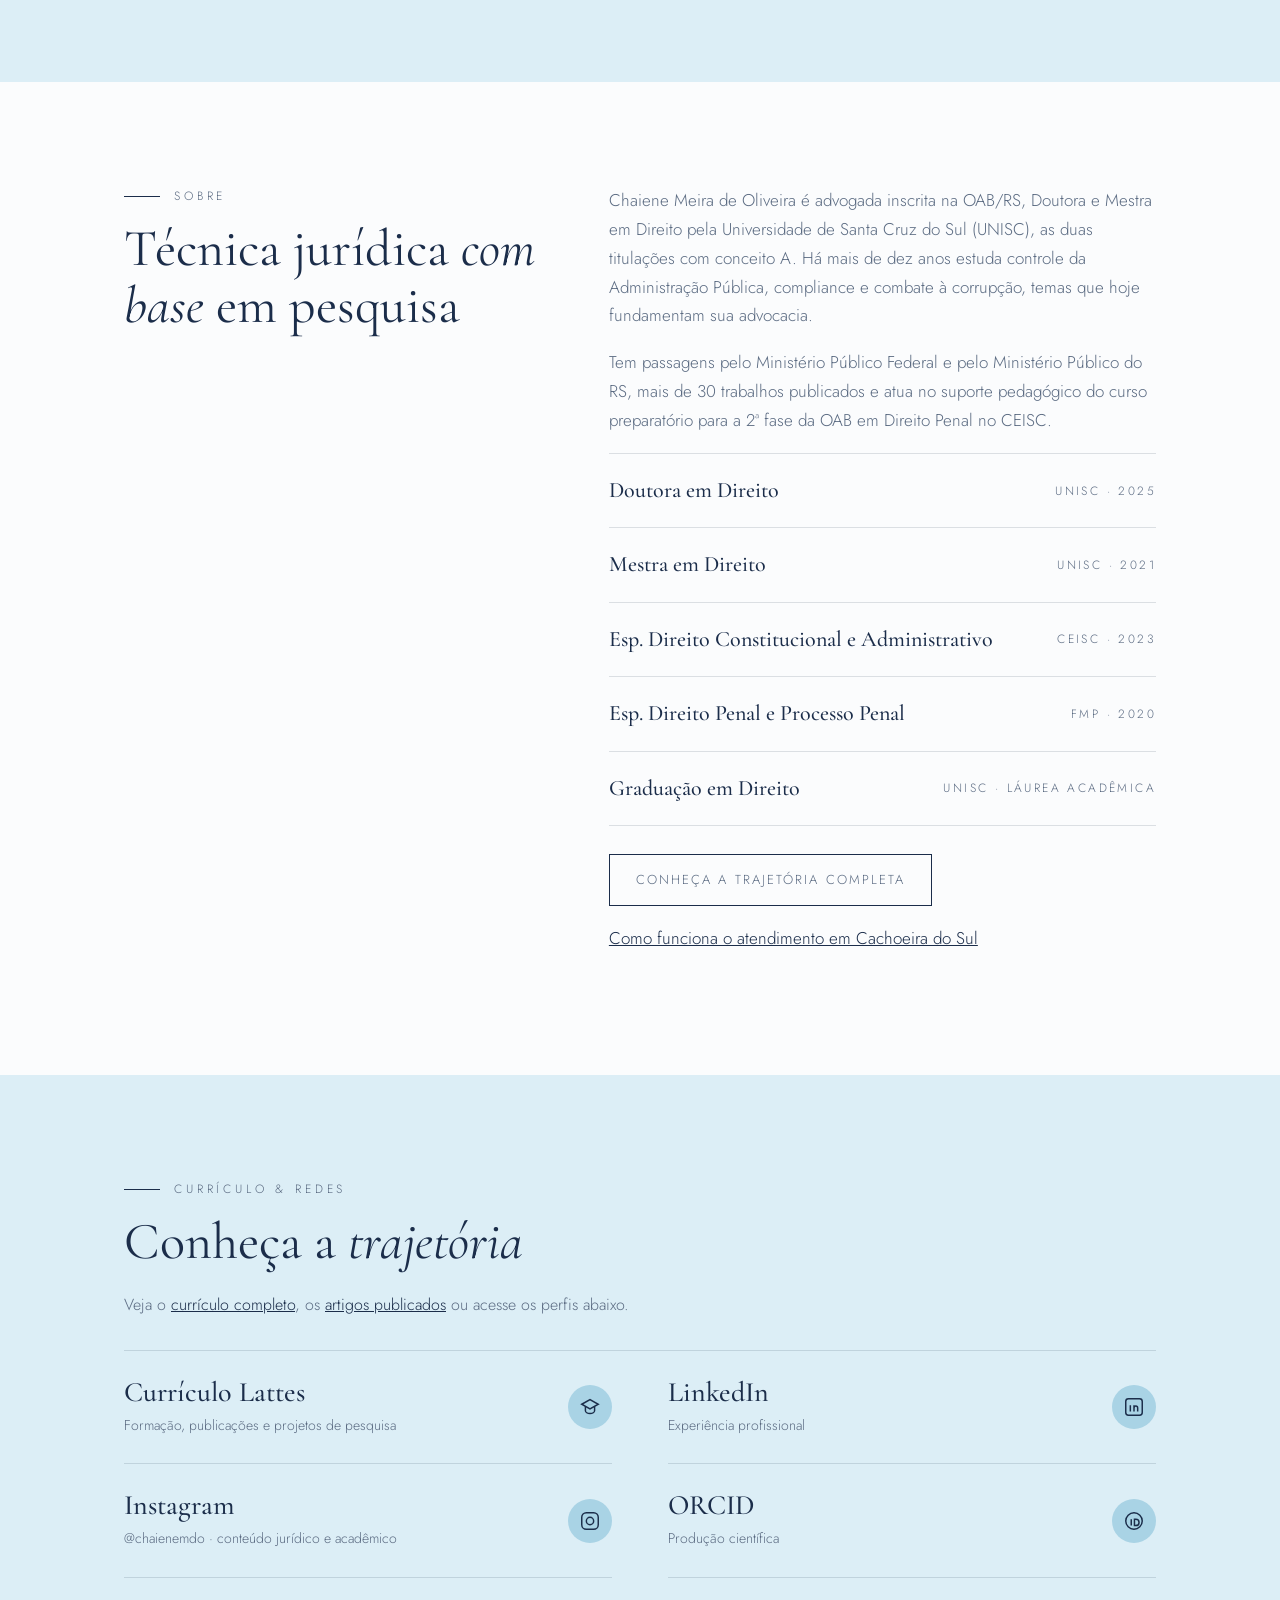
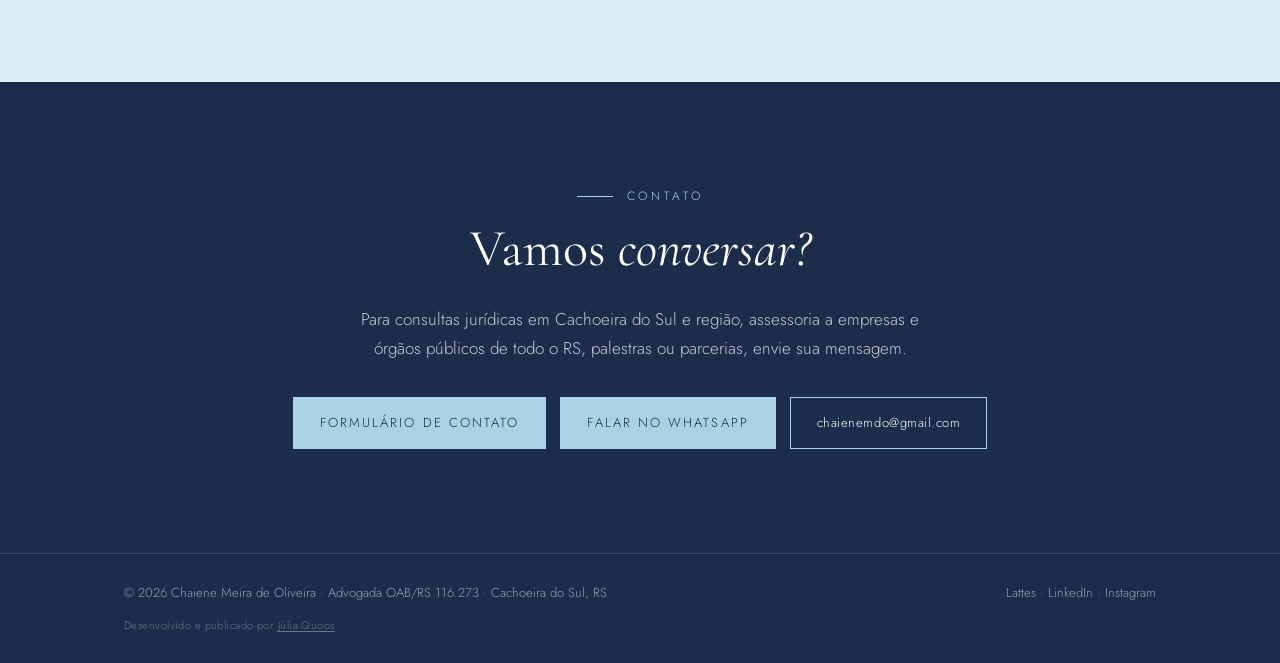
==== commit 7aaf8b3f: "Rodapé: crédito discreto de desenvolvimento Co-Authored-By: Claude Opus 5.5 <noreply@anthropic.com> " ====
--- a/index.html
+++ b/index.html
@@ -1,6 +1,19 @@
 <!doctype html>
 <html lang="pt-BR">
 <head>
+<!-- Google tag (gtag.js) -->
+<script async src="https://www.googletagmanager.com/gtag/js?id=G-248326HS23"></script>
+<script>
+  window.dataLayer = window.dataLayer || [];
+  function gtag(){dataLayer.push(arguments);}
+  gtag('js', new Date());
+
+  gtag('config', 'G-248326HS23');
+  document.addEventListener('click', function(e){
+    var a = e.target.closest && e.target.closest('a[href*="wa.me"], a[href*="docs.google.com/forms"], a[href^="mailto:"]');
+    if (a) gtag('event', 'generate_lead', {method: a.href.indexOf('wa.me') > -1 ? 'whatsapp' : (a.href.indexOf('mailto:') === 0 ? 'email' : 'formulario')});
+  });
+</script>
 <meta charset="utf-8">
 <meta name="viewport" content="width=device-width, initial-scale=1">
 <title>Chaiene Meira de Oliveira | Advogada em Cachoeira do Sul (RS)</title>
@@ -164,6 +177,7 @@
       <a href="https://br.linkedin.com/in/chaiene-meira-de-oliveira-b3057413a" target="_blank" rel="noopener">LinkedIn</a> ·
       <a href="https://www.instagram.com/chaienemdo/" target="_blank" rel="noopener">Instagram</a>
     </span>
+    <small class="credit">Desenvolvido e publicado por <a href="https://ohtopico.com.br/" target="_blank" rel="noopener">Júlia Quoos</a></small>
   </div>
 </footer>
 
--- a/style.css
+++ b/style.css
@@ -226,3 +226,5 @@
 .post a{color:var(--navy)}
 .post .back{margin-top:40px;font-size:15px}
 .post h3{font-family:var(--serif);font-weight:500;font-size:23px;margin:24px 0 8px;color:var(--ink)}
+footer .credit{flex-basis:100%;font-size:11px;letter-spacing:.04em;color:rgba(255,255,255,.35)}
+footer .credit a{color:inherit;text-decoration:underline;text-underline-offset:2px}
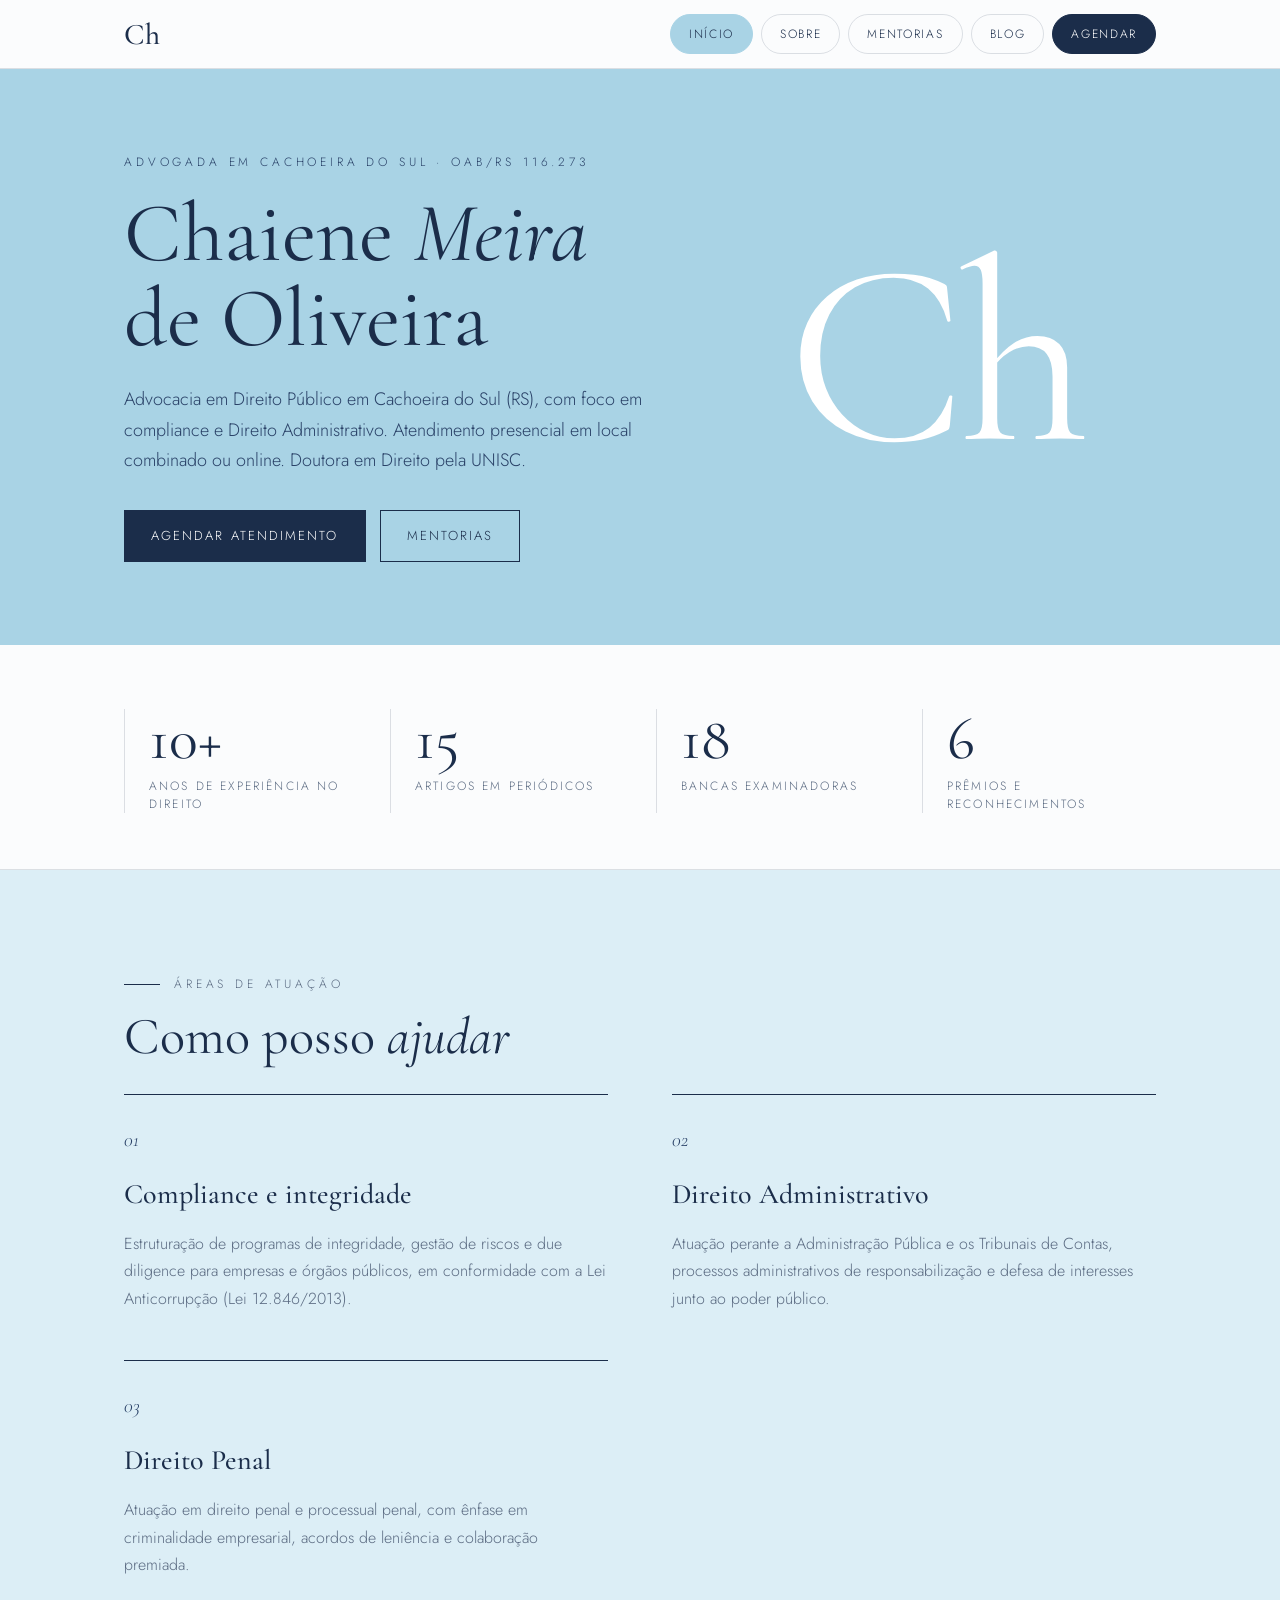
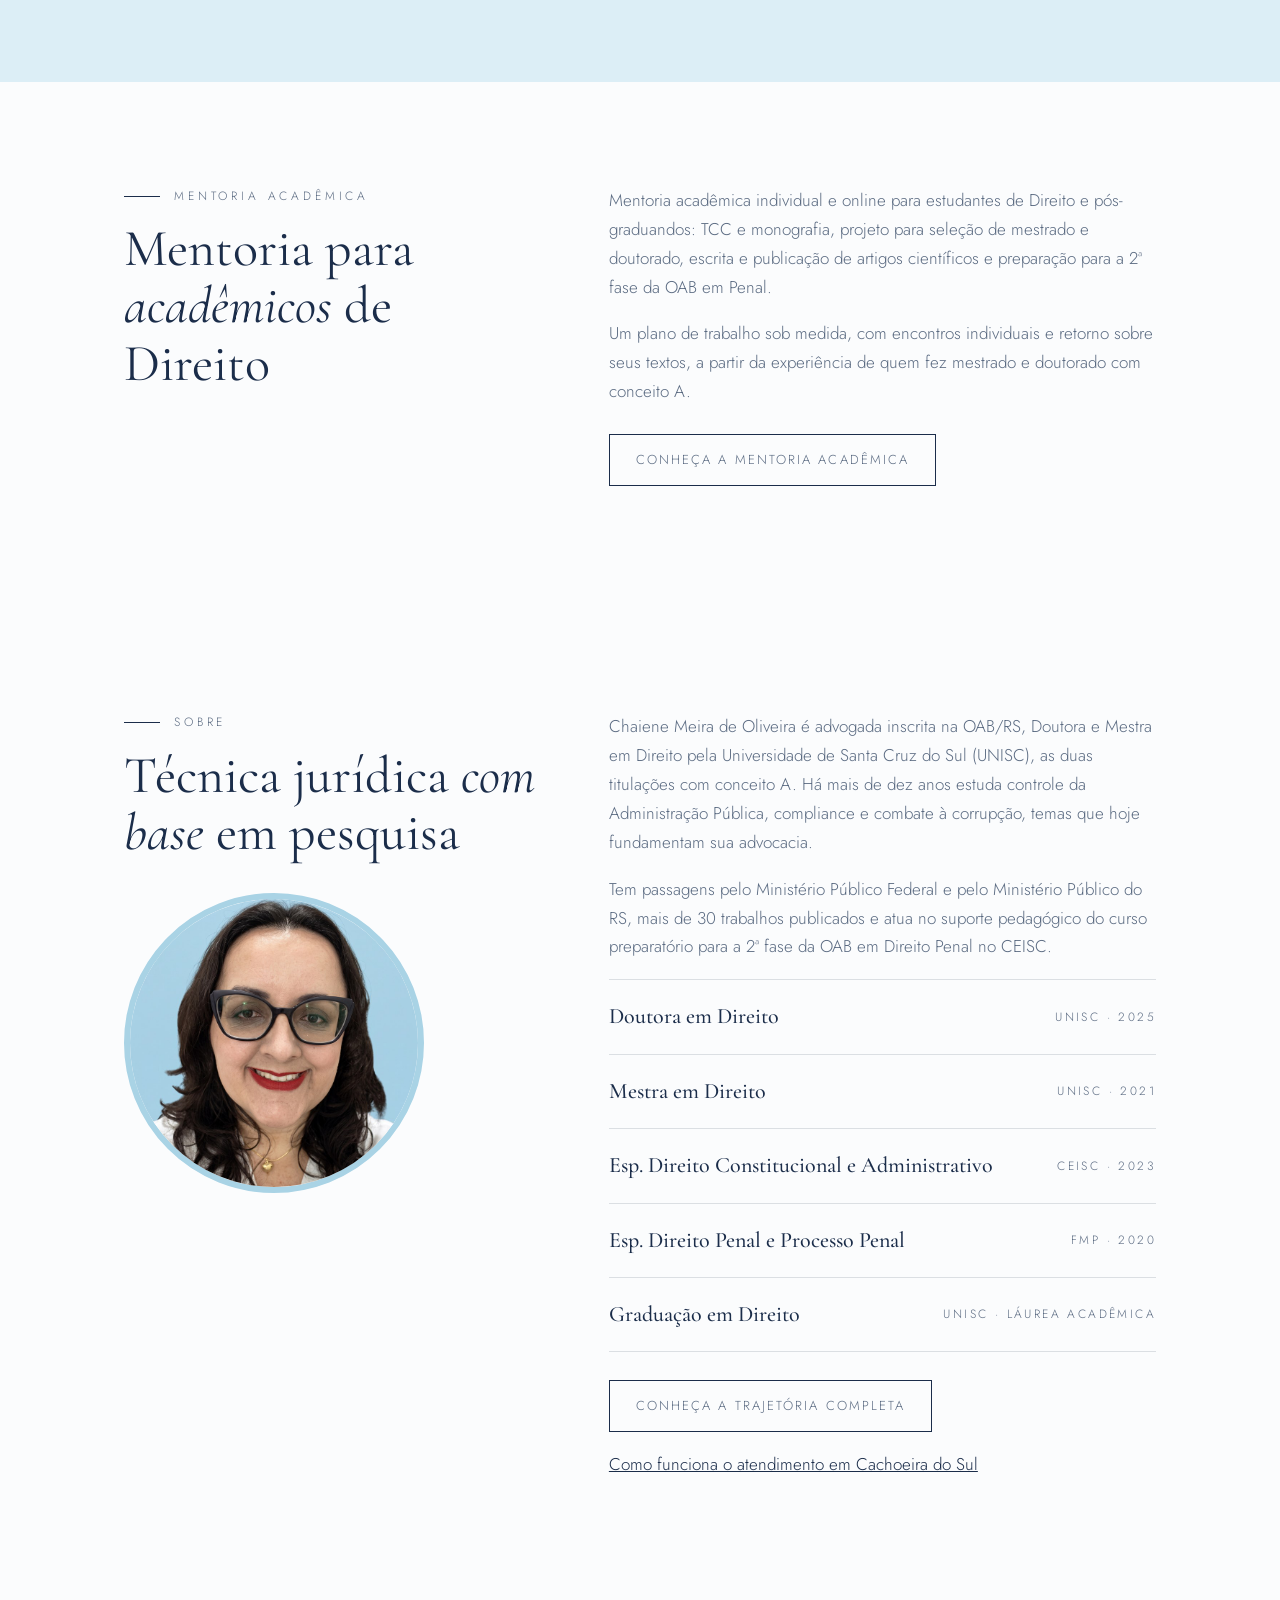
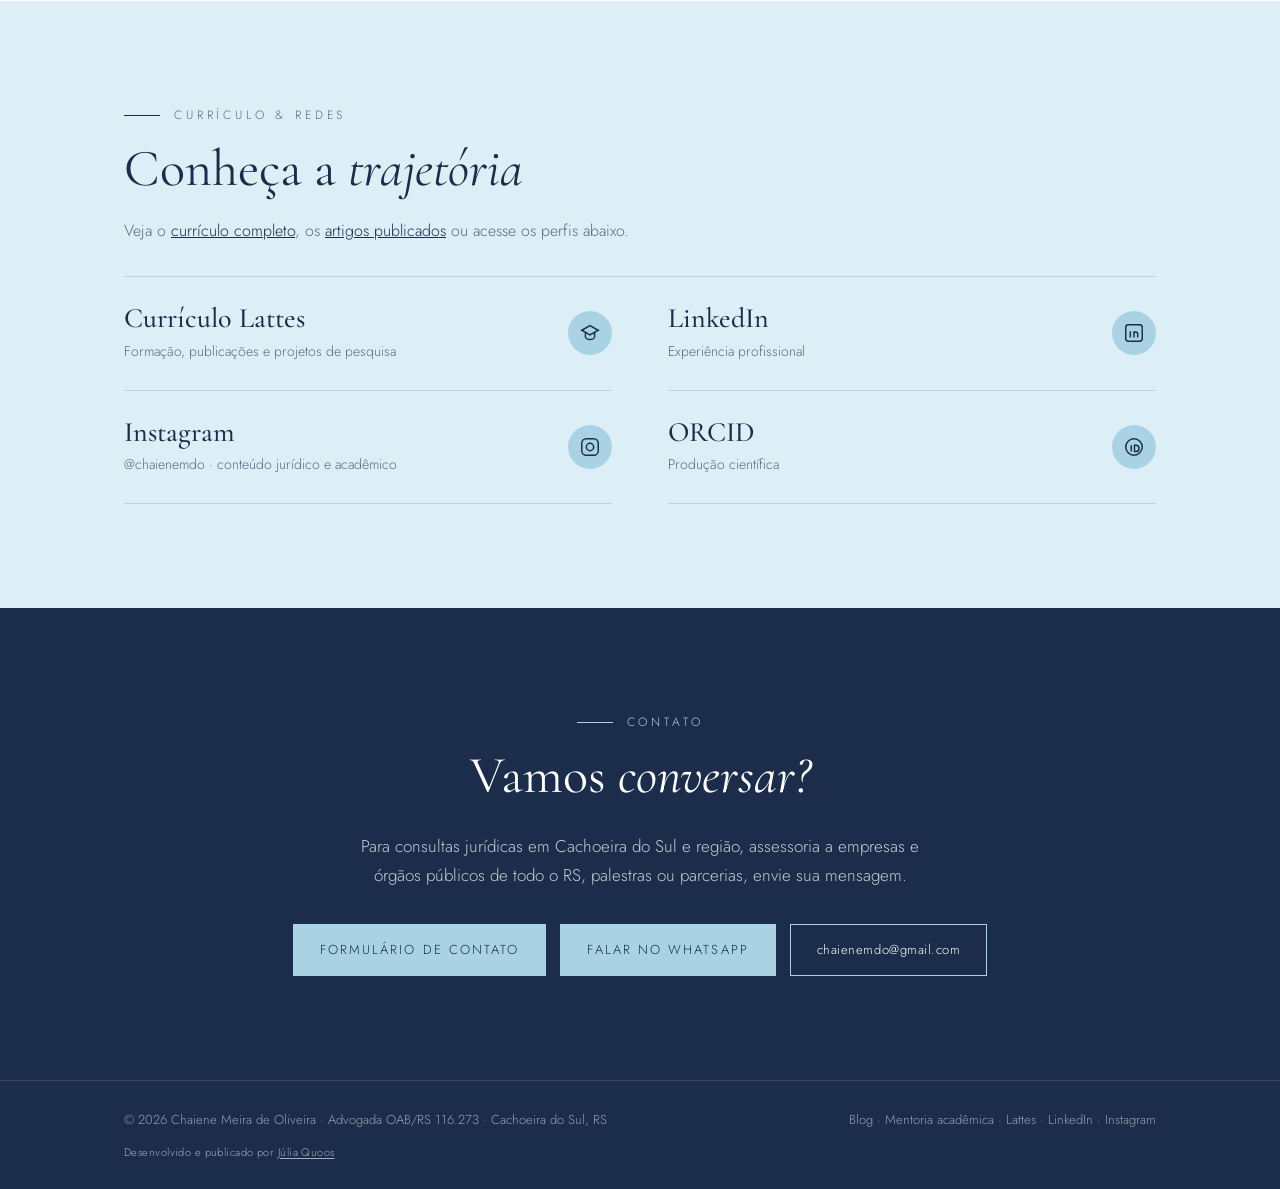
==== commit 146d0e35: "SEO: foto, mentoria acadêmica na inicial, H1 da mentoria, 404 e schema - Foto da Dra. com texto alte" ====
--- a/index.html
+++ b/index.html
@@ -35,7 +35,7 @@
 <meta property="og:image:height" content="630">
 <meta property="og:image:alt" content="Chaiene Meira de Oliveira, advogada e Doutora em Direito">
 <meta name="twitter:card" content="summary_large_image">
-<script type="application/ld+json">{"@context": "https://schema.org", "@graph": [{"@type": "Person", "@id": "https://chaiene.com/#chaiene", "name": "Chaiene Meira de Oliveira", "url": "https://chaiene.com/", "image": "https://chaiene.com/chaiene.jpg", "jobTitle": "Advogada", "description": "Advogada (OAB/RS 116.273) e Doutora em Direito pela UNISC.", "email": "mailto:chaienemdo@gmail.com", "alumniOf": {"@type": "CollegeOrUniversity", "name": "Universidade de Santa Cruz do Sul (UNISC)"}, "hasCredential": [{"@type": "EducationalOccupationalCredential", "credentialCategory": "degree", "name": "Doutorado em Direito"}, {"@type": "EducationalOccupationalCredential", "credentialCategory": "degree", "name": "Mestrado em Direito"}], "knowsAbout": ["Compliance", "Direito Administrativo", "Lei Anticorrupção", "Controle da Administração Pública", "Direito Penal", "Mentoria acadêmica"], "knowsLanguage": ["pt-BR", "en", "es"], "sameAs": ["http://lattes.cnpq.br/9865143495790215", "https://br.linkedin.com/in/chaiene-meira-de-oliveira-b3057413a", "https://www.instagram.com/chaienemdo/", "https://orcid.org/0000-0001-5439-3442"], "alternateName": ["Chaiene", "Dra. Chaiene", "Chaiene Meira", "Chaiene M. de Oliveira"], "address": {"@type": "PostalAddress", "addressLocality": "Cachoeira do Sul", "addressRegion": "RS", "addressCountry": "BR"}}, {"@type": "LegalService", "@id": "https://chaiene.com/#advocacia", "name": "Chaiene Meira de Oliveira · Advocacia", "url": "https://chaiene.com/", "image": "https://chaiene.com/og-image.jpg", "founder": {"@id": "https://chaiene.com/#chaiene"}, "areaServed": [{"@type": "City", "name": "Cachoeira do Sul"}, {"@type": "State", "name": "Rio Grande do Sul"}], "email": "chaienemdo@gmail.com", "knowsAbout": ["Compliance e integridade", "Direito Administrativo", "Direito Penal"], "description": "Advocacia em Direito Público em Cachoeira do Sul (RS): compliance, Direito Administrativo e Penal.", "address": {"@type": "PostalAddress", "addressLocality": "Cachoeira do Sul", "addressRegion": "RS", "addressCountry": "BR"}, "sameAs": ["https://www.instagram.com/chaienemdo/"]}, {"@type": "WebSite", "@id": "https://chaiene.com/#site", "url": "https://chaiene.com/", "name": "Chaiene Meira de Oliveira", "inLanguage": "pt-BR"}, {"@type": "Service", "@id": "https://chaiene.com/mentorias#mentoria", "name": "Mentoria acadêmica", "serviceType": "Mentoria acadêmica para estudantes de Direito", "url": "https://chaiene.com/mentorias", "provider": {"@id": "https://chaiene.com/#chaiene"}, "areaServed": {"@type": "Country", "name": "Brasil"}}]}</script>
+<script type="application/ld+json">{"@context": "https://schema.org", "@graph": [{"@type": "Person", "@id": "https://chaiene.com/#chaiene", "name": "Chaiene Meira de Oliveira", "url": "https://chaiene.com/", "image": "https://chaiene.com/chaiene.jpg", "jobTitle": "Advogada", "description": "Advogada (OAB/RS 116.273) e Doutora em Direito pela UNISC.", "email": "mailto:chaienemdo@gmail.com", "alumniOf": {"@type": "CollegeOrUniversity", "name": "Universidade de Santa Cruz do Sul (UNISC)"}, "hasCredential": [{"@type": "EducationalOccupationalCredential", "credentialCategory": "degree", "name": "Doutorado em Direito"}, {"@type": "EducationalOccupationalCredential", "credentialCategory": "degree", "name": "Mestrado em Direito"}], "knowsAbout": ["Compliance", "Direito Administrativo", "Lei Anticorrupção", "Controle da Administração Pública", "Direito Penal", "Mentoria acadêmica"], "knowsLanguage": ["pt-BR", "en", "es"], "sameAs": ["http://lattes.cnpq.br/9865143495790215", "https://br.linkedin.com/in/chaiene-meira-de-oliveira-b3057413a", "https://www.instagram.com/chaienemdo/", "https://orcid.org/0000-0001-5439-3442"], "alternateName": ["Chaiene", "Dra. Chaiene", "Chaiene Meira", "Chaiene M. de Oliveira"], "address": {"@type": "PostalAddress", "addressLocality": "Cachoeira do Sul", "addressRegion": "RS", "addressCountry": "BR"}}, {"@type": "LegalService", "@id": "https://chaiene.com/#advocacia", "name": "Chaiene Meira de Oliveira · Advocacia", "url": "https://chaiene.com/", "image": ["https://chaiene.com/chaiene.jpg", "https://chaiene.com/og-image.jpg"], "founder": {"@id": "https://chaiene.com/#chaiene"}, "areaServed": [{"@type": "City", "name": "Cachoeira do Sul"}, {"@type": "State", "name": "Rio Grande do Sul"}], "email": "chaienemdo@gmail.com", "knowsAbout": ["Compliance e integridade", "Direito Administrativo", "Direito Penal"], "description": "Advocacia em Direito Público em Cachoeira do Sul (RS): compliance, Direito Administrativo e Penal.", "address": {"@type": "PostalAddress", "addressLocality": "Cachoeira do Sul", "addressRegion": "RS", "addressCountry": "BR"}, "sameAs": ["https://www.instagram.com/chaienemdo/"], "logo": "https://chaiene.com/apple-touch-icon.png"}, {"@type": "WebSite", "@id": "https://chaiene.com/#site", "url": "https://chaiene.com/", "name": "Chaiene Meira de Oliveira", "inLanguage": "pt-BR"}, {"@type": "Service", "@id": "https://chaiene.com/mentorias#mentoria", "name": "Mentoria acadêmica", "serviceType": "Mentoria acadêmica para estudantes de Direito", "url": "https://chaiene.com/mentorias", "provider": {"@id": "https://chaiene.com/#chaiene"}, "areaServed": {"@type": "Country", "name": "Brasil"}, "description": "Mentoria acadêmica individual e online para acadêmicos de Direito e pós-graduandos: TCC, seleção de mestrado e doutorado, publicação científica e OAB 2ª fase Penal.", "availableChannel": {"@type": "ServiceChannel", "serviceUrl": "https://chaiene.com/agendamento"}}]}</script>
 <link rel="preconnect" href="https://fonts.googleapis.com">
 <link rel="preconnect" href="https://fonts.gstatic.com" crossorigin>
 <link href="https://fonts.googleapis.com/css2?family=Cormorant+Garamond:ital,wght@0,400;0,500;0,600;1,400&family=Jost:wght@300;400;500&display=swap" rel="stylesheet">
@@ -108,11 +108,26 @@
   </div>
 </section>
 
+<section id="mentoria">
+  <div class="wrap about">
+    <div>
+      <div class="label">Mentoria acadêmica</div>
+      <h2>Mentoria para <em>acadêmicos</em> de Direito</h2>
+    </div>
+    <div>
+      <p>Mentoria acadêmica individual e online para estudantes de Direito e pós-graduandos: TCC e monografia, projeto para seleção de mestrado e doutorado, escrita e publicação de artigos científicos e preparação para a 2ª fase da OAB em Penal.</p>
+      <p>Um plano de trabalho sob medida, com encontros individuais e retorno sobre seus textos, a partir da experiência de quem fez mestrado e doutorado com conceito A.</p>
+      <p style="margin-top:28px"><a class="btn ghost" href="/mentorias">Conheça a mentoria acadêmica</a></p>
+    </div>
+  </div>
+</section>
+
 <section id="sobre">
   <div class="wrap about">
     <div>
       <div class="label">Sobre</div>
       <h2>Técnica jurídica <em>com base</em> em pesquisa</h2>
+      <img class="portrait" src="/chaiene.jpg" width="800" height="800" loading="lazy" alt="Chaiene Meira de Oliveira, advogada em Cachoeira do Sul e Doutora em Direito">
     </div>
     <div>
       <p>Chaiene Meira de Oliveira é advogada inscrita na OAB/RS, Doutora e Mestra em Direito pela Universidade de Santa Cruz do Sul (UNISC), as duas titulações com conceito A. Há mais de dez anos estuda controle da Administração Pública, compliance e combate à corrupção, temas que hoje fundamentam sua advocacia.</p>
@@ -173,6 +188,8 @@
   <div class="wrap">
     <span>© 2026 Chaiene Meira de Oliveira · Advogada OAB/RS 116.273 · Cachoeira do Sul, RS</span>
     <span>
+      <a href="/blog/">Blog</a> ·
+      <a href="/mentorias">Mentoria acadêmica</a> ·
       <a href="http://lattes.cnpq.br/9865143495790215" target="_blank" rel="noopener">Lattes</a> ·
       <a href="https://br.linkedin.com/in/chaiene-meira-de-oliveira-b3057413a" target="_blank" rel="noopener">LinkedIn</a> ·
       <a href="https://www.instagram.com/chaienemdo/" target="_blank" rel="noopener">Instagram</a>
--- a/style.css
+++ b/style.css
@@ -226,5 +226,8 @@
 .post a{color:var(--navy)}
 .post .back{margin-top:40px;font-size:15px}
 .post h3{font-family:var(--serif);font-weight:500;font-size:23px;margin:24px 0 8px;color:var(--ink)}
-footer .credit{flex-basis:100%;font-size:11px;letter-spacing:.04em;color:rgba(255,255,255,.35)}
+footer .credit{flex-basis:100%;font-size:11px;letter-spacing:.04em;color:rgba(255,255,255,.62)}
 footer .credit a{color:inherit;text-decoration:underline;text-underline-offset:2px}
+
+.portrait{display:block;width:100%;max-width:300px;height:auto;aspect-ratio:1/1;object-fit:cover;border-radius:50%;margin-top:32px;border:6px solid var(--sky)}
+@media (max-width:820px){.portrait{max-width:220px;margin-top:24px}}
